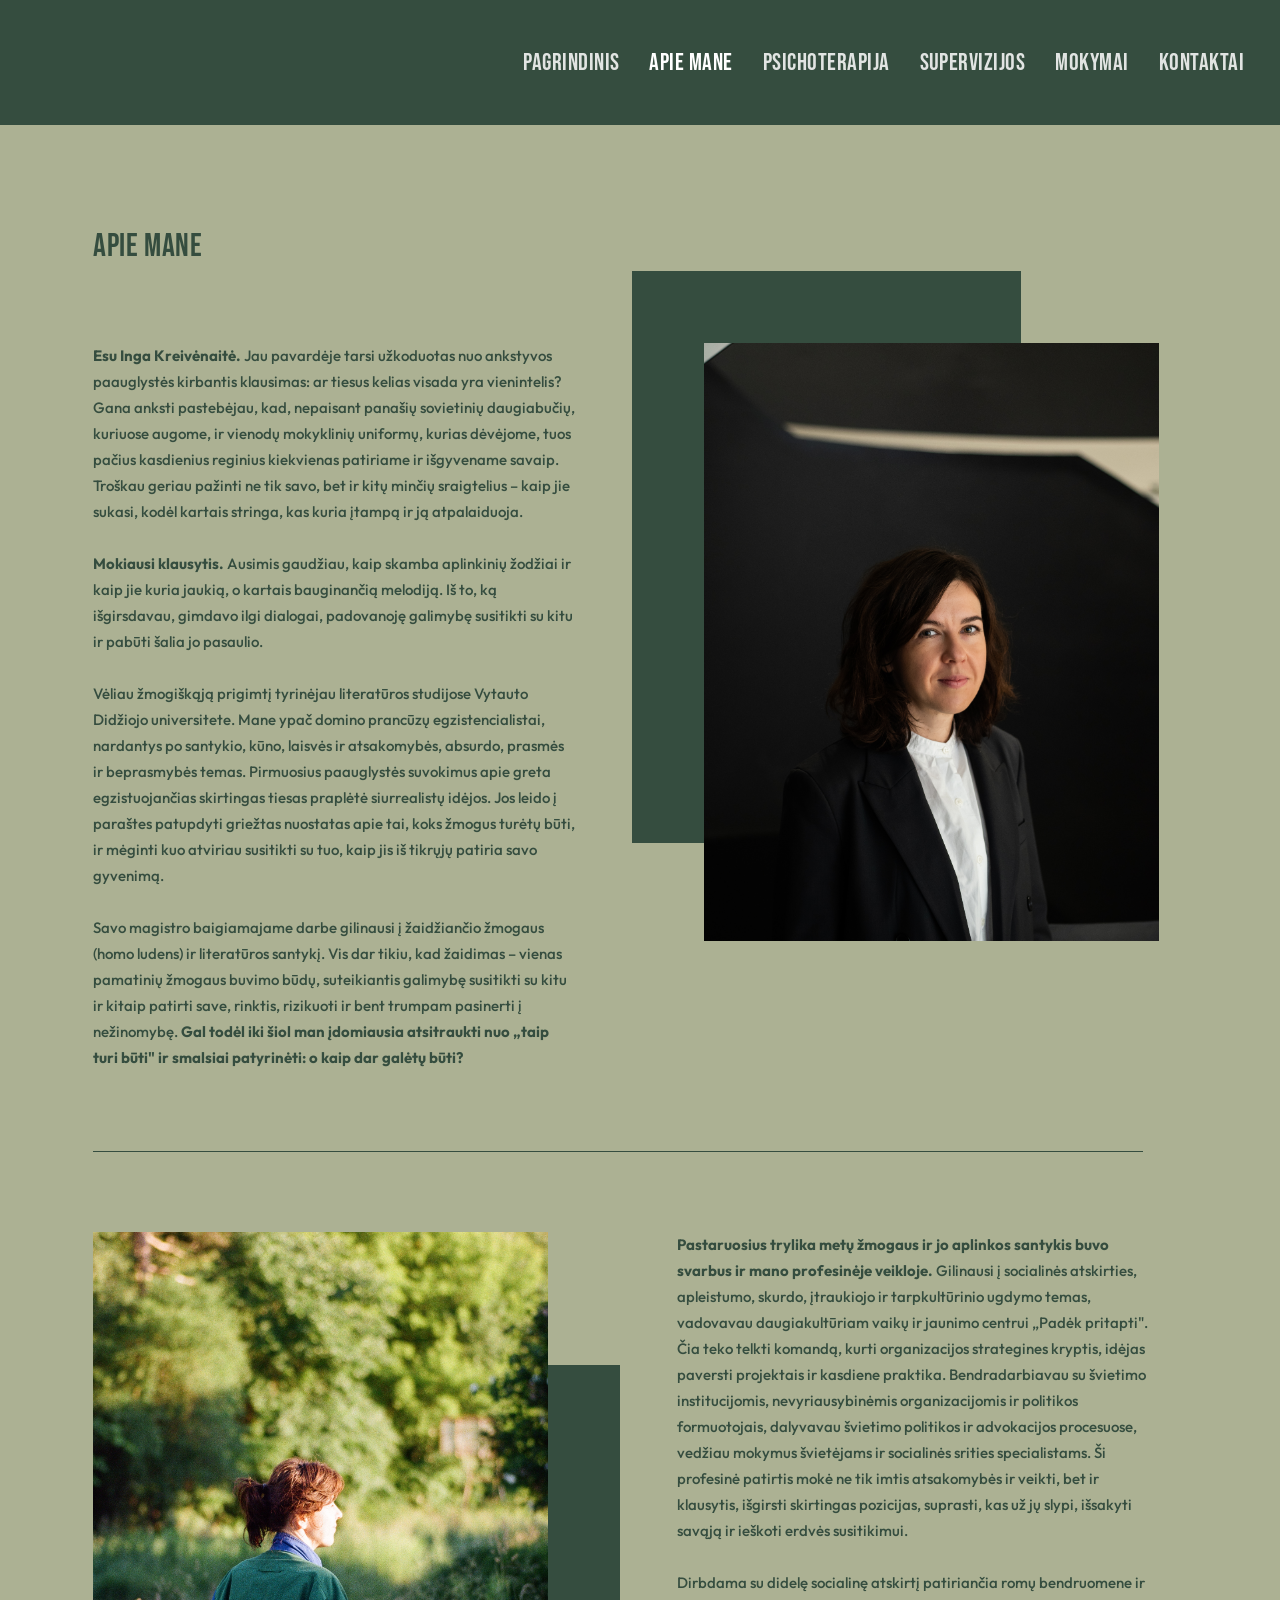
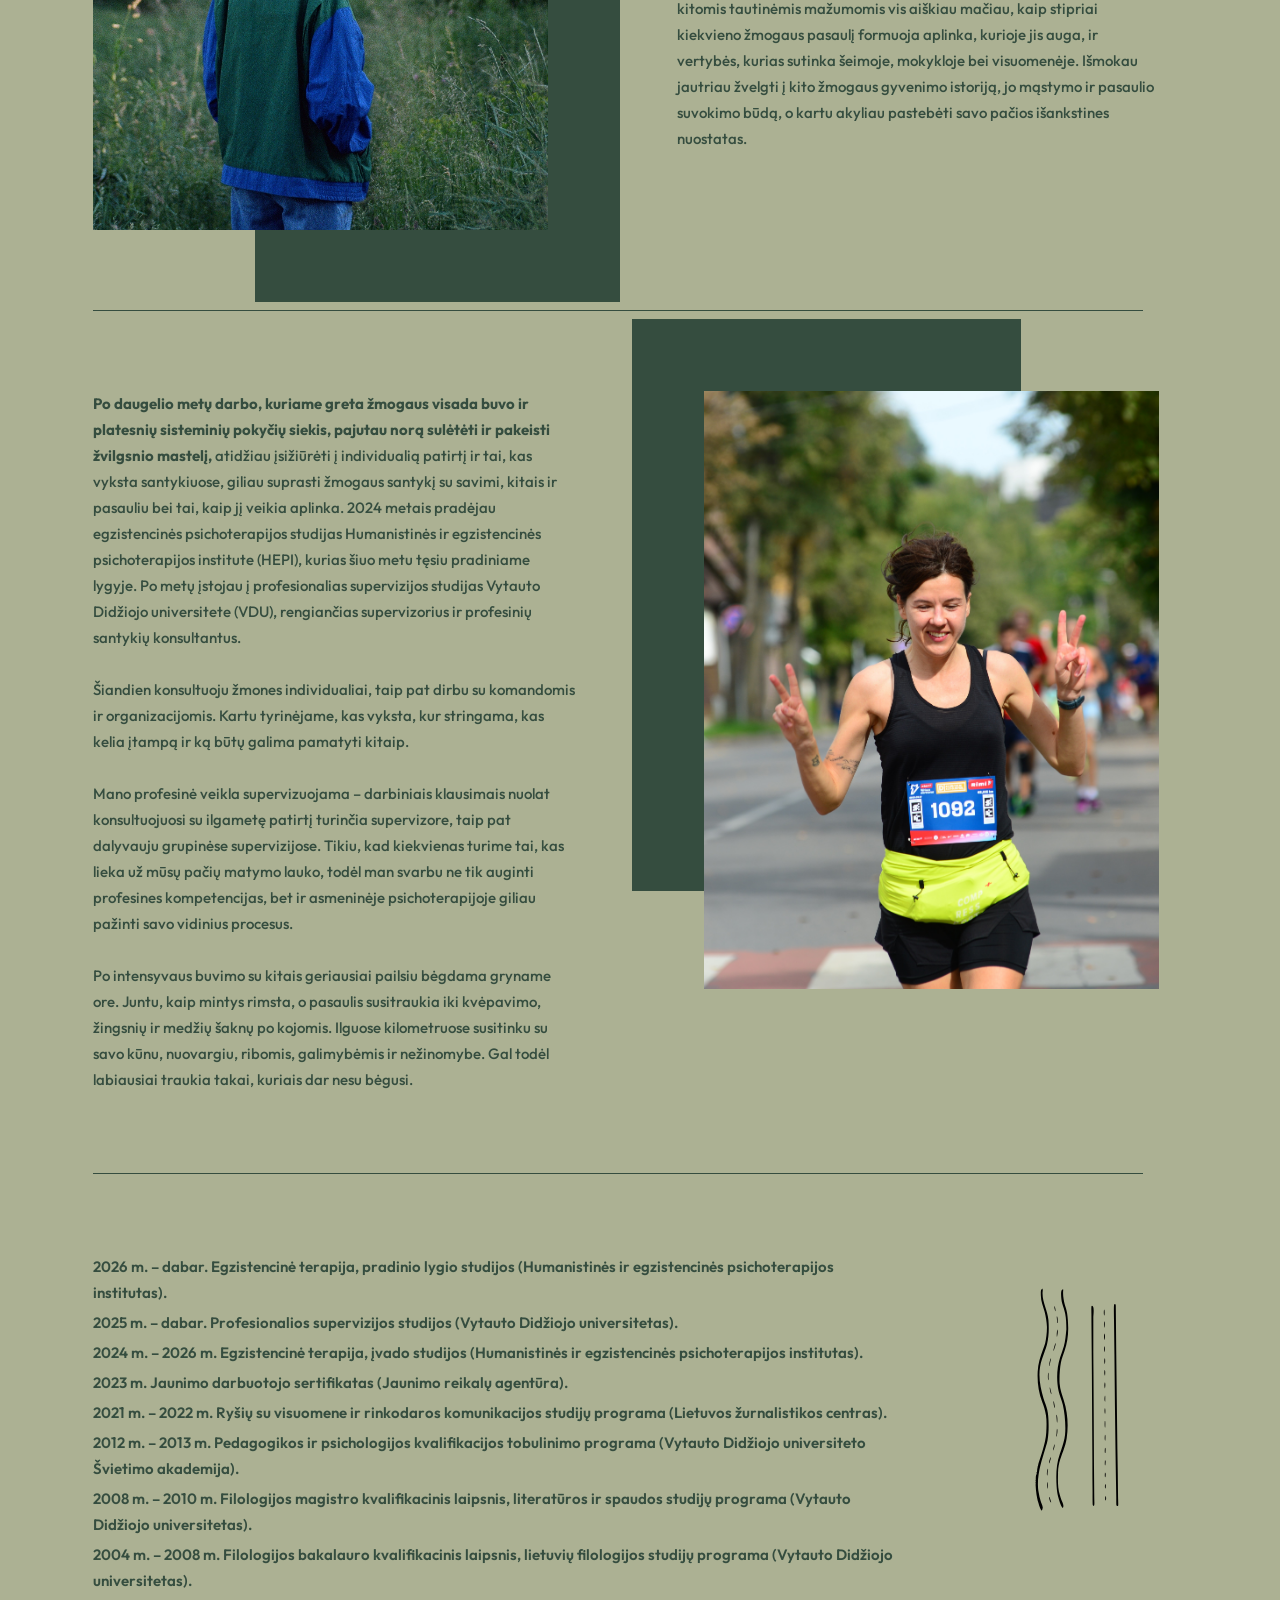
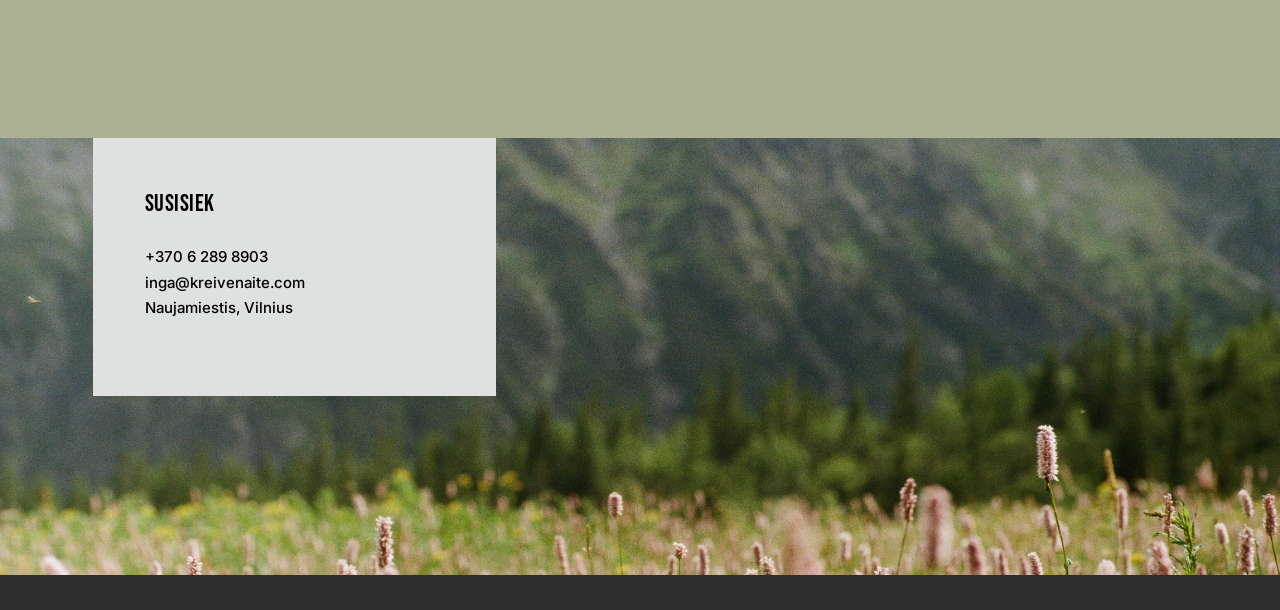
==== apie-mane.html @ 8b1cf45a "v2" ====
<!DOCTYPE html>
<html lang="lt">
<head>
  <meta charset="UTF-8" />
  <meta name="viewport" content="width=device-width, initial-scale=1.0" />
  <title>Apie mane – Inga Kreivėnaitė</title>
  <meta name="description" content="Inga Kreivėnaitė – psichoterapija, supervizijos ir mokymai. Apie mane." />

  <link rel="preconnect" href="https://fonts.googleapis.com" />
  <link rel="preconnect" href="https://fonts.gstatic.com" crossorigin />
  <link href="https://fonts.googleapis.com/css2?family=Bebas+Neue&family=Outfit:wght@400;500;600;700&family=Inter:wght@400;500;600&display=swap" rel="stylesheet" />

  <link rel="stylesheet" href="css/style.css" />
</head>
<body>

  <!-- ============================================================
       WP: header.php  (shared site header / nav)
       ============================================================ -->
  <header class="site-header">
    <div class="site-header__inner">
      <button class="nav-toggle" aria-label="Atidaryti meniu" aria-expanded="false" aria-controls="primary-nav">
        <span></span><span></span><span></span>
      </button>
      <nav id="primary-nav" class="primary-nav" aria-label="Pagrindinė navigacija">
        <ul>
          <li><a href="index.html">PAGRINDINIS</a></li>
          <li><a href="apie-mane.html" class="is-active">APIE MANE</a></li>
          <li><a href="psichoterapija.html">PSICHOTERAPIJA</a></li>
          <li><a href="supervizijos.html">SUPERVIZIJOS</a></li>
          <li><a href="mokymai.html">MOKYMAI</a></li>
          <li><a href="index.html#kontaktai">KONTAKTAI</a></li>
        </ul>
      </nav>
    </div>
  </header>

  <!-- ============================================================
       WP: page.php / template-parts/content-apie-mane.php
       Reusable content-page template — swap text/images for other pages
       ============================================================ -->
  <main class="content-page">
    <h1 class="content-page__title">APIE MANE</h1>

    <!-- BLOCK 1_PLACEHOLDER -->

    <!-- ===========================================================
         Bio block 1 — text left, image right (green box offset top-left)
         =========================================================== -->
    <section class="bio-block bio-block--image-right">
      <div class="bio-block__text">
        <p><strong>Esu Inga Kreivėnaitė.</strong> Jau pavardėje tarsi užkoduotas nuo ankstyvos paauglystės kirbantis klausimas: ar tiesus kelias visada yra vienintelis? Gana anksti pastebėjau, kad, nepaisant panašių sovietinių daugiabučių, kuriuose augome, ir vienodų mokyklinių uniformų, kurias dėvėjome, tuos pačius kasdienius reginius kiekvienas patiriame ir išgyvename savaip. Troškau geriau pažinti ne tik savo, bet ir kitų minčių sraigtelius – kaip jie sukasi, kodėl kartais stringa, kas kuria įtampą ir ją atpalaiduoja.</p>
        <p><strong>Mokiausi klausytis.</strong> Ausimis gaudžiau, kaip skamba aplinkinių žodžiai ir kaip jie kuria jaukią, o kartais bauginančią melodiją. Iš to, ką išgirsdavau, gimdavo ilgi dialogai, padovanoję galimybę susitikti su kitu ir pabūti šalia jo pasaulio.</p>
        <p>Vėliau žmogiškąją prigimtį tyrinėjau literatūros studijose Vytauto Didžiojo universitete. Mane ypač domino prancūzų egzistencialistai, nardantys po santykio, kūno, laisvės ir atsakomybės, absurdo, prasmės ir beprasmybės temas. Pirmuosius paauglystės suvokimus apie greta egzistuojančias skirtingas tiesas praplėtė siurrealistų idėjos. Jos leido į paraštes patupdyti griežtas nuostatas apie tai, koks žmogus turėtų būti, ir mėginti kuo atviriau susitikti su tuo, kaip jis iš tikrųjų patiria savo gyvenimą.</p>
        <p>Savo magistro baigiamajame darbe gilinausi į žaidžiančio žmogaus (homo ludens) ir literatūros santykį. Vis dar tikiu, kad žaidimas – vienas pamatinių žmogaus buvimo būdų, suteikiantis galimybę susitikti su kitu ir kitaip patirti save, rinktis, rizikuoti ir bent trumpam pasinerti į nežinomybę. <strong>Gal todėl iki šiol man įdomiausia atsitraukti nuo „taip turi būti" ir smalsiai patyrinėti: o kaip dar galėtų būti?</strong></p>
      </div>
      <div class="bio-block__image">
        <img src="assets/images/apie-portrait-1.png" alt="Inga Kreivėnaitė portretas" />
      </div>
    </section>

    <!-- DIVIDER 1_PLACEHOLDER -->
    <hr class="content-divider" />

    <!-- ===========================================================
         Bio block 2 — image left, text right (green box offset bottom-right)
         =========================================================== -->
    <section class="bio-block bio-block--image-left">
      <div class="bio-block__image">
        <img src="assets/images/apie-portrait-2.png" alt="Inga Kreivėnaitė miške" />
      </div>
      <div class="bio-block__text">
        <p><strong>Pastaruosius trylika metų žmogaus ir jo aplinkos santykis buvo svarbus ir mano profesinėje veikloje.</strong> Gilinausi į socialinės atskirties, apleistumo, skurdo, įtraukiojo ir tarpkultūrinio ugdymo temas, vadovavau daugiakultūriam vaikų ir jaunimo centrui „Padėk pritapti". Čia teko telkti komandą, kurti organizacijos strategines kryptis, idėjas paversti projektais ir kasdiene praktika. Bendradarbiavau su švietimo institucijomis, nevyriausybinėmis organizacijomis ir politikos formuotojais, dalyvavau švietimo politikos ir advokacijos procesuose, vedžiau mokymus švietėjams ir socialinės srities specialistams. Ši profesinė patirtis mokė ne tik imtis atsakomybės ir veikti, bet ir klausytis, išgirsti skirtingas pozicijas, suprasti, kas už jų slypi, išsakyti savąją ir ieškoti erdvės susitikimui.</p>
        <p>Dirbdama su didelę socialinę atskirtį patiriančia romų bendruomene ir kitomis tautinėmis mažumomis vis aiškiau mačiau, kaip stipriai kiekvieno žmogaus pasaulį formuoja aplinka, kurioje jis auga, ir vertybės, kurias sutinka šeimoje, mokykloje bei visuomenėje. Išmokau jautriau žvelgti į kito žmogaus gyvenimo istoriją, jo mąstymo ir pasaulio suvokimo būdą, o kartu akyliau pastebėti savo pačios išankstines nuostatas.</p>
      </div>
    </section>

    <!-- DIVIDER 2_PLACEHOLDER -->
    <hr class="content-divider" />

    <!-- ===========================================================
         Bio block 3 — text left, image right (green box offset bottom-right)
         =========================================================== -->
    <section class="bio-block bio-block--image-right">
      <div class="bio-block__text">
        <p><strong>Po daugelio metų darbo, kuriame greta žmogaus visada buvo ir platesnių sisteminių pokyčių siekis, pajutau norą sulėtėti ir pakeisti žvilgsnio mastelį,</strong> atidžiau įsižiūrėti į individualią patirtį ir tai, kas vyksta santykiuose, giliau suprasti žmogaus santykį su savimi, kitais ir pasauliu bei tai, kaip jį veikia aplinka. 2024 metais pradėjau egzistencinės psichoterapijos studijas Humanistinės ir egzistencinės psichoterapijos institute (HEPI), kurias šiuo metu tęsiu pradiniame lygyje. Po metų įstojau į profesionalias supervizijos studijas Vytauto Didžiojo universitete (VDU), rengiančias supervizorius ir profesinių santykių konsultantus.</p>
        <p>Šiandien konsultuoju žmones individualiai, taip pat dirbu su komandomis ir organizacijomis. Kartu tyrinėjame, kas vyksta, kur stringama, kas kelia įtampą ir ką būtų galima pamatyti kitaip.</p>
        <p>Mano profesinė veikla supervizuojama – darbiniais klausimais nuolat konsultuojuosi su ilgametę patirtį turinčia supervizore, taip pat dalyvauju grupinėse supervizijose. Tikiu, kad kiekvienas turime tai, kas lieka už mūsų pačių matymo lauko, todėl man svarbu ne tik auginti profesines kompetencijas, bet ir asmeninėje psichoterapijoje giliau pažinti savo vidinius procesus.</p>
        <p>Po intensyvaus buvimo su kitais geriausiai pailsiu bėgdama gryname ore. Juntu, kaip mintys rimsta, o pasaulis susitraukia iki kvėpavimo, žingsnių ir medžių šaknų po kojomis. Ilguose kilometruose susitinku su savo kūnu, nuovargiu, ribomis, galimybėmis ir nežinomybe. Gal todėl labiausiai traukia takai, kuriais dar nesu bėgusi.</p>
      </div>
      <div class="bio-block__image">
        <img src="assets/images/apie-portrait-3.png" alt="Inga Kreivėnaitė bėgant" />
      </div>
    </section>

    <!-- DIVIDER 3_PLACEHOLDER -->
    <hr class="content-divider" />

    <!-- ===========================================================
         Qualifications / education timeline
         =========================================================== -->
    <section class="qualifications">
      <div class="qualifications__list">
        <p>2026 m. – dabar. Egzistencinė terapija, pradinio lygio studijos (Humanistinės ir egzistencinės psichoterapijos institutas).</p>
        <p>2025 m. – dabar. Profesionalios supervizijos studijos (Vytauto Didžiojo universitetas).</p>
        <p>2024 m. – 2026 m. Egzistencinė terapija, įvado studijos (Humanistinės ir egzistencinės psichoterapijos institutas).</p>
        <p>2023 m. Jaunimo darbuotojo sertifikatas (Jaunimo reikalų agentūra).</p>
        <p>2021 m. – 2022 m. Ryšių su visuomene ir rinkodaros komunikacijos studijų programa (Lietuvos žurnalistikos centras).</p>
        <p>2012 m. – 2013 m. Pedagogikos ir psichologijos kvalifikacijos tobulinimo programa (Vytauto Didžiojo universiteto Švietimo akademija).</p>
        <p>2008 m. – 2010 m. Filologijos magistro kvalifikacinis laipsnis, literatūros ir spaudos studijų programa (Vytauto Didžiojo universitetas).</p>
        <p>2004 m. – 2008 m. Filologijos bakalauro kvalifikacinis laipsnis, lietuvių filologijos studijų programa (Vytauto Didžiojo universitetas).</p>
      </div>
      <div class="qualifications__decor">
        <img src="assets/icons/apie-frame.svg" alt="" />
      </div>
    </section>
  </main>

  <!-- ============================================================
       WP: footer.php  (shared footer)
       ============================================================ -->
  <footer id="kontaktai" class="site-footer">
    <div class="site-footer__image" style="background-image: url('assets/images/footer-flowers.png');"></div>
    <div class="site-footer__overlay">
      <h2 class="section-title section-title--dark">SUSISIEK</h2>
      <ul class="contact-list">
        <li><a href="tel:+37062898903">+370 6 289 8903</a></li>
        <li><a href="mailto:inga@kreivenaite.com">inga@kreivenaite.com</a></li>
        <li>Naujamiestis, Vilnius</li>
      </ul>
    </div>
    <div class="site-footer__bottom"></div>
  </footer>

  <script src="js/main.js" defer></script>

</body>
</html>
---- css/style.css ----
/* =================================================================
   Inga Kreivėnaitė – front-end styles
   Structured to map cleanly onto a future WordPress theme:
     - Design tokens (CSS custom properties) → future WP theme.json
     - Section class names mirror WP template-part names
   ================================================================= */

/* ---------- Design tokens ---------- */
:root {
  /* Colors */
  --color-green-dark: #354d3f;   /* nav, section backgrounds, about box */
  --color-olive: #acb193;        /* page background */
  --color-grey-light: #dfe1e1;   /* overlay boxes, service cards */
  --color-footer-bottom: #2d2d2d;
  --color-text-dark: #000000;
  --color-text-light: #ffffff;

  /* Fonts */
  --font-head: "Bebas Neue", "Arial Narrow", sans-serif;
  --font-body: "Outfit", system-ui, sans-serif;
  --font-contact: "Inter", system-ui, sans-serif;

  /* Layout */
  --page-width: 1280px;
  /* Shared left edge for: hero slogan box, about container,
     psichoterapija/mokymai text, supervizijos image container */
  --content-align: 93px;
  --cta-bottom: 48px;
}

/* ---------- Reset / base ---------- */
*,
*::before,
*::after { box-sizing: border-box; }

html { scroll-behavior: smooth; }

body {
  margin: 0;
  background-color: var(--color-olive);
  color: var(--color-text-dark);
  font-family: var(--font-body);
  font-weight: 500;
  line-height: 1.4;
  -webkit-font-smoothing: antialiased;
}

img { max-width: 100%; display: block; }
a { color: inherit; text-decoration: none; }
ul { list-style: none; margin: 0; padding: 0; }

/* Centered / constrained content (not full-bleed) */
.page,
.site-header__inner,
.service-cards__inner {
  width: 100%;
  max-width: var(--page-width);
  margin-left: auto;
  margin-right: auto;
}

/* ---------- Shared bits ---------- */
.section-title {
  font-family: var(--font-head);
  font-weight: 400;
  font-size: 32px;
  line-height: 1;
  letter-spacing: 0.02em;
  margin: 0 0 24px;
}
.section-title--light { color: var(--color-text-light); }
.section-title--dark  { color: var(--color-text-dark); }

/* ---------- CTA button: fixed at bottom of each content section ---------- */
.cta-more {
  position: absolute;
  bottom: var(--cta-bottom);
  left: var(--content-align);
  z-index: 3;
  display: inline-flex;
  align-items: center;
  justify-content: center;
  font-family: var(--font-head);
  font-size: 22px;
  letter-spacing: 0.04em;
  line-height: 1;
  text-align: center;
  color: var(--color-green-dark);
  background-color: #c8d4ca;
  border: none;
  border-radius: 0;
  padding: 16px 36px;
  transition: background-color 0.2s ease;
}
.cta-more:hover { background-color: #d4ded6; }
.cta-more__arrow {
  display: block;
  width: 22px;
  height: 11px;
  background: currentColor;
  clip-path: polygon(0 40%, 70% 40%, 70% 0, 100% 50%, 70% 100%, 70% 60%, 0 60%);
}

/* ---------- Site header / nav ---------- */
.site-header {
  background-color: var(--color-green-dark);
  position: sticky;
  top: 0;
  z-index: 100;
}
.site-header__inner {
  display: flex;
  align-items: center;
  justify-content: flex-end;
  height: 125px;
  padding: 0 36px 0 32px;
}
.primary-nav ul {
  display: flex;
  align-items: center;
  gap: 30px;
}
.primary-nav a {
  font-family: var(--font-head);
  font-size: 24px;
  letter-spacing: 0.02em;
  color: var(--color-text-light);
  opacity: 0.85;
  transition: opacity 0.2s ease;
}
.primary-nav a:hover,
.primary-nav a.is-active { opacity: 1; }

.nav-toggle {
  display: none;
  flex-direction: column;
  gap: 5px;
  background: none;
  border: 0;
  cursor: pointer;
  padding: 8px;
}
.nav-toggle span {
  width: 26px;
  height: 2px;
  background: var(--color-text-light);
  transition: transform 0.25s ease, opacity 0.25s ease;
}

/* ---------- Hero (full-bleed) ---------- */
.hero {
  position: relative;
  width: 100%;
  max-width: none;
  height: 849px;
  overflow: hidden;
}
.hero__image {
  position: absolute;
  inset: 0;
  background-size: cover;
  background-position: center;
}
.hero__overlay {
  position: absolute;
  left: var(--content-align);
  top: 172px;
  width: 403px;
  height: 316px;
  background-color: var(--color-grey-light);
  display: flex;
  align-items: center;
  padding: 0 52px;
}
.hero__title {
  font-family: var(--font-head);
  font-weight: 400;
  color: var(--color-text-dark);
  margin: 0;
  line-height: 1.05;
  font-size: 40px;
}
.hero__title br + * { font-size: 48px; }

/* ---------- About (Apie mane) ----------
   Pattern A: gap on LEFT, container flush RIGHT */
.about {
  position: relative;
  margin-top: -207px; /* overlap hero bottom */
  z-index: 2;
}
.about__inner {
  position: relative;
  display: flex;
  background-color: var(--color-green-dark);
  height: 575px;
  margin-left: var(--content-align);
  margin-right: 0;
  width: calc(100% - var(--content-align));
  max-width: none;
}
.about__text {
  flex: 0 0 558px;
  padding: 61px 86px 72px;
  color: var(--color-text-light);
}
.about__text p {
  font-size: 14px;
  line-height: 1.5;
  margin: 0 0 24px;
  max-width: 361px;
}
/* CTA inside about box → inset to match text start */
.about__inner > .cta-more {
  left: 86px;
}
.about__photo {
  flex: 1;
  min-width: 0;
  overflow: hidden;
  position: relative;
}
/* Figma crop: image scaled to 163.89% height, shifted up by 43.35% */
.about__photo img {
  position: absolute;
  left: 0;
  top: -43.35%;
  width: 100%;
  height: 163.89%;
  max-width: none;
  object-fit: cover;
  object-position: center top;
}

/* ---------- Service cards grid ---------- */
.service-cards {
  padding: 100px 0 0;
}
.service-cards__inner {
  display: flex;
  justify-content: center;
  gap: 71px;
  padding: 0 90px;
}
.service-card {
  width: 319px;
  height: 319px; /* nearer to square than the taller 379 Figma frame */
  background-color: var(--color-grey-light);
  display: flex;
  flex-direction: column;
  align-items: center;
  justify-content: center;
  gap: 28px;
  padding: 36px 24px 28px;
  transition: transform 0.2s ease;
}
.service-card:hover { transform: translateY(-4px); }
.service-card__image {
  width: 198px;
  height: 198px; /* square crop matching the visual in Figma */
  overflow: hidden;
}
.service-card__image img {
  width: 100%;
  height: 100%;
  object-fit: cover;
  object-position: center;
}
.service-card__label {
  font-family: var(--font-head);
  font-weight: 400;
  font-size: 32px;
  letter-spacing: 0.02em;
  margin: 0;
  padding: 0;
  text-align: center;
  line-height: 1;
}

/* ---------- Detailed service sections ----------
   Alternating full-bleed:
   A (image-left / about): gap LEFT, flush RIGHT
   B (text-left):          flush LEFT, gap RIGHT */
.service-detail {
  position: relative;
  margin-top: 60px;
  width: calc(100% - var(--content-align));
  max-width: none;
  height: 497px;
  background-color: var(--color-green-dark);
  color: var(--color-text-light);
}
/* Pattern B – Psichoterapija, Mokymai */
.service-detail--text-left {
  margin-left: 0;
  margin-right: var(--content-align);
}
/* Pattern A – Supervizijos (same as Apie mane) */
.service-detail--image-left {
  margin-left: var(--content-align);
  margin-right: 0;
}

.service-detail__inner {
  display: flex;
  height: 100%;
  width: 100%;
  max-width: none;
  margin: 0;
}
.service-detail__inner--reverse { flex-direction: row-reverse; }

.service-detail__content {
  flex: 1;
  padding: 79px 40px 80px var(--content-align);
  min-width: 0;
}
/* Supervizijos: text after photo, keep gutter from image */
.service-detail--image-left .service-detail__content {
  padding: 79px 83px 80px 87px;
}
/* CTA under text column on Supervizijos */
.service-detail--image-left > .cta-more {
  left: calc(430px + 87px);
}

.service-detail__photo {
  flex: 0 0 38%;
  max-width: 520px;
  min-width: 320px;
  overflow: hidden;
  position: relative;
}
.service-detail--image-left .service-detail__photo {
  flex: 0 0 430px;
  max-width: 430px;
}
.service-detail__photo img {
  position: absolute;
  inset: 0;
  width: 100%;
  height: 100%;
  object-fit: cover;
  object-position: center;
}
.service-detail--image-left .service-detail__photo img {
  top: -9.85%;
  height: 129.78%;
  max-width: none;
}

.service-detail__columns {
  display: flex;
  gap: 53px;
  max-width: 577px;
}
.service-detail__col {
  flex: 0 0 262px;
}
.service-detail__col p,
.service-detail__list p {
  font-size: 14px;
  line-height: 1.5;
  margin: 0 0 16px;
}
.service-detail__col .lead {
  font-weight: 700;
  margin-bottom: 24px;
}
.service-detail__col strong { font-weight: 700; }

.service-detail__list {
  max-width: 353px;
}
.service-detail__list p { margin-bottom: 20px; }
.service-detail__list strong { font-weight: 700; }

/* ---------- Footer / contact ---------- */
.site-footer {
  position: relative;
  width: 100%;
  max-width: none;
  margin: 60px 0 0;
  height: 472px; /* 437 image + 35 bottom bar */
}
.site-footer__image {
  position: absolute;
  inset: 0 0 35px 0;
  background-size: cover;
  background-position: center;
}
.site-footer__overlay {
  position: absolute;
  left: var(--content-align);
  top: 0;
  width: 403px;
  height: 258px;
  background-color: var(--color-grey-light);
  padding: 54px 52px 0;
  color: var(--color-text-dark);
  z-index: 2;
}
.site-footer__overlay .section-title {
  font-size: 24px;
  margin-bottom: 28px;
}
.contact-list { font-family: var(--font-contact); }
.contact-list li {
  font-size: 15px;
  font-weight: 500;
  line-height: 1.7;
}
.contact-list a:hover { text-decoration: underline; }
.site-footer__bottom {
  position: absolute;
  left: 0;
  bottom: 0;
  width: 100%;
  height: 35px;
  background-color: var(--color-footer-bottom);
}

/* =================================================================
   Content page (apie-mane, psichoterapija, supervizijos, mokymai)
   Reusable template — only text and images change between pages.
   ================================================================= */

.content-page {
  position: relative;
  width: 100%;
  max-width: none;
}

/* Page title */
.content-page__title {
  font-family: var(--font-head);
  font-weight: 400;
  font-size: 32px;
  letter-spacing: 0.02em;
  color: var(--color-green-dark);
  margin: 106px 0 0 var(--content-align);
  line-height: 1;
}

/* Horizontal divider between blocks — thin, starts at --content-align */
.content-divider {
  border: 0;
  border-top: 1px solid var(--color-green-dark);
  margin: 0 0 0 var(--content-align);
  width: calc(100% - var(--content-align));
  max-width: 1050px;
}

/* Bio block: alternating text/image with offset green box behind image.
   All blocks start at --content-align from the left (shared vertical line). */
.bio-block {
  display: flex;
  align-items: flex-start;
  gap: 129px;
  padding: 80px 0 80px var(--content-align);
  max-width: 1280px;
  margin: 0 auto;
}
/* image-left variant: image still starts at --content-align, text follows */
.bio-block--image-left { flex-direction: row; }

.bio-block__text {
  flex: 0 0 482px;
  color: var(--color-green-dark);
  font-size: 15px;
  line-height: 26px;
  font-weight: 500;
}
.bio-block__text p { margin: 0 0 26px; }
.bio-block__text p:last-child { margin-bottom: 0; }
.bio-block__text strong { font-weight: 700; }

/* Image with offset dark-green box behind it */
.bio-block__image {
  position: relative;
  flex: 0 0 455px;
  height: 598px;
}
.bio-block__image img {
  position: relative;
  width: 100%;
  height: 100%;
  object-fit: cover;
  object-position: center;
  z-index: 2;
}
/* The green box — offset behind the image */
.bio-block__image::before {
  content: "";
  position: absolute;
  background-color: var(--color-green-dark);
  z-index: 1;
}
/* Image right → box offset top-left */
.bio-block--image-right .bio-block__image::before {
  top: -72px;
  left: -72px;
  width: 389px;
  height: 572px;
}
/* Image left → box offset bottom-right */
.bio-block--image-left .bio-block__image::before {
  bottom: -72px;
  right: -72px;
  width: 365px;
  height: 537px;
}

/* Education / qualifications list */
.qualifications {
  display: flex;
  align-items: flex-start;
  gap: 80px;
  padding: 80px 0 80px var(--content-align);
  max-width: 1280px;
  margin: 0 auto;
}
.qualifications__list {
  flex: 0 0 803px;
  color: var(--color-green-dark);
  font-size: 15px;
  line-height: 26px;
  font-weight: 600;
}
.qualifications__list p { margin: 0 0 4px; }
.qualifications__decor {
  flex: 0 0 202px;
  height: 313px;
}
.qualifications__decor img {
  width: 100%;
  height: 100%;
  object-fit: contain;
}

/* =================================================================
   Responsive – scale the fixed 1280px design down on smaller screens
   ================================================================= */
@media (max-width: 1280px) {
  .site-header__inner,
  .hero,
  .service-cards__inner {
    margin-left: 0;
    margin-right: 0;
  }
}

@media (max-width: 1024px) {
  .primary-nav ul { gap: 22px; }
  .primary-nav a { font-size: 20px; }

  .hero { height: 620px; }
  .hero__overlay { left: 48px; top: 120px; width: 320px; height: 250px; padding: 0 36px; }
  .hero__title { font-size: 32px; }
  .hero__title br + * { font-size: 38px; }

  .about { margin-top: -140px; }
  .about__inner {
    height: auto;
    flex-direction: column;
    margin-left: 32px;
    margin-right: 0;
    width: calc(100% - 32px);
  }
  .about__text { flex: none; padding: 48px 32px 72px; }
  .about__photo { flex: none; width: 100%; height: 420px; }
  .about__photo img { top: -30%; height: 160%; }
  .about__inner > .cta-more { left: 32px; }

  .service-cards__inner { flex-wrap: wrap; gap: 32px; padding: 0 32px; }
  .service-card { width: 100%; max-width: 319px; height: 319px; margin: 0 auto; }

  .service-detail {
    width: calc(100% - 32px);
    height: auto;
    margin-top: 32px;
  }
  .service-detail--text-left {
    margin-left: 0;
    margin-right: 32px;
  }
  .service-detail--image-left {
    margin-left: 32px;
    margin-right: 0;
  }
  .service-detail__inner { flex-direction: column !important; }
  .service-detail__content,
  .service-detail--image-left .service-detail__content {
    padding: 48px 32px 80px;
  }
  .service-detail__columns { flex-direction: column; gap: 24px; max-width: 100%; }
  .service-detail__col { flex: none; }
  .service-detail__photo,
  .service-detail--image-left .service-detail__photo {
    flex: none;
    max-width: none;
    min-width: 0;
    height: 320px;
    width: 100%;
  }
  .service-detail--image-left .service-detail__photo img {
    top: 0;
    height: 100%;
  }
  .service-detail > .cta-more,
  .service-detail--image-left > .cta-more {
    left: 32px;
  }

  .site-footer { height: auto; }
  .site-footer__image { position: relative; height: 320px; }
  .site-footer__overlay { position: relative; left: 0; top: 0; width: 100%; padding: 48px 32px; }
  .site-footer__bottom { position: relative; }

  /* Content page */
  .content-page__title { margin-left: 32px; }
  .content-divider { margin-left: 32px; width: calc(100% - 32px); }
  .bio-block {
    flex-direction: column;
    gap: 48px;
    padding: 60px 0 60px 32px;
  }
  .bio-block--image-left { flex-direction: column; }
  .bio-block__text { flex: none; width: 100%; }
  .bio-block__image { flex: none; width: 100%; height: 480px; }
  .qualifications {
    flex-direction: column;
    gap: 40px;
    padding: 60px 0 60px 32px;
  }
  .qualifications__list { flex: none; width: 100%; }
  .qualifications__decor { display: none; }
}

@media (max-width: 640px) {
  .site-header__inner {
    height: 80px;
    padding: 0 20px;
    justify-content: flex-end;
  }

  .nav-toggle { display: flex; }
  .primary-nav {
    position: fixed;
    inset: 80px 0 auto 0;
    background: var(--color-green-dark);
    padding: 24px 32px;
    transform: translateY(-120%);
    transition: transform 0.3s ease;
    z-index: 99;
  }
  .primary-nav.is-open { transform: translateY(0); }
  .primary-nav ul { flex-direction: column; align-items: flex-start; gap: 18px; }
  .primary-nav a { font-size: 22px; }

  .hero { height: 460px; }
  .hero__overlay { left: 24px; right: 24px; top: 80px; width: auto; height: 200px; padding: 0 28px; }
  .hero__title { font-size: 26px; }
  .hero__title br + * { font-size: 30px; }

  .about { margin-top: -80px; }
  .about__inner {
    margin-left: 16px;
    width: calc(100% - 16px);
  }
  .about__text { padding: 36px 24px 72px; }
  .about__photo { height: 340px; }
  .about__inner > .cta-more { left: 24px; }

  .service-cards { padding-top: 60px; }
  .service-cards__inner { padding: 0 16px; gap: 24px; }

  .service-detail { width: calc(100% - 16px); }
  .service-detail--text-left { margin-right: 16px; }
  .service-detail--image-left { margin-left: 16px; }
  .service-detail__content,
  .service-detail--image-left .service-detail__content {
    padding: 36px 24px 72px;
  }
  .service-detail > .cta-more,
  .service-detail--image-left > .cta-more {
    left: 24px;
  }
  .site-footer__overlay { padding: 36px 24px; }

  /* Content page */
  .content-page__title { margin-left: 24px; }
  .content-divider { margin-left: 24px; width: calc(100% - 24px); }
  .bio-block {
    flex-direction: column;
    gap: 40px;
    padding: 48px 0 48px 24px;
  }
  .bio-block--image-left { flex-direction: column; }
  .bio-block__text { flex: none; width: 100%; }
  .bio-block__image { flex: none; width: 100%; height: 420px; }
  .qualifications {
    flex-direction: column;
    gap: 32px;
    padding: 48px 0 48px 24px;
  }
  .qualifications__list { flex: none; width: 100%; }
  .qualifications__decor { display: none; }
}
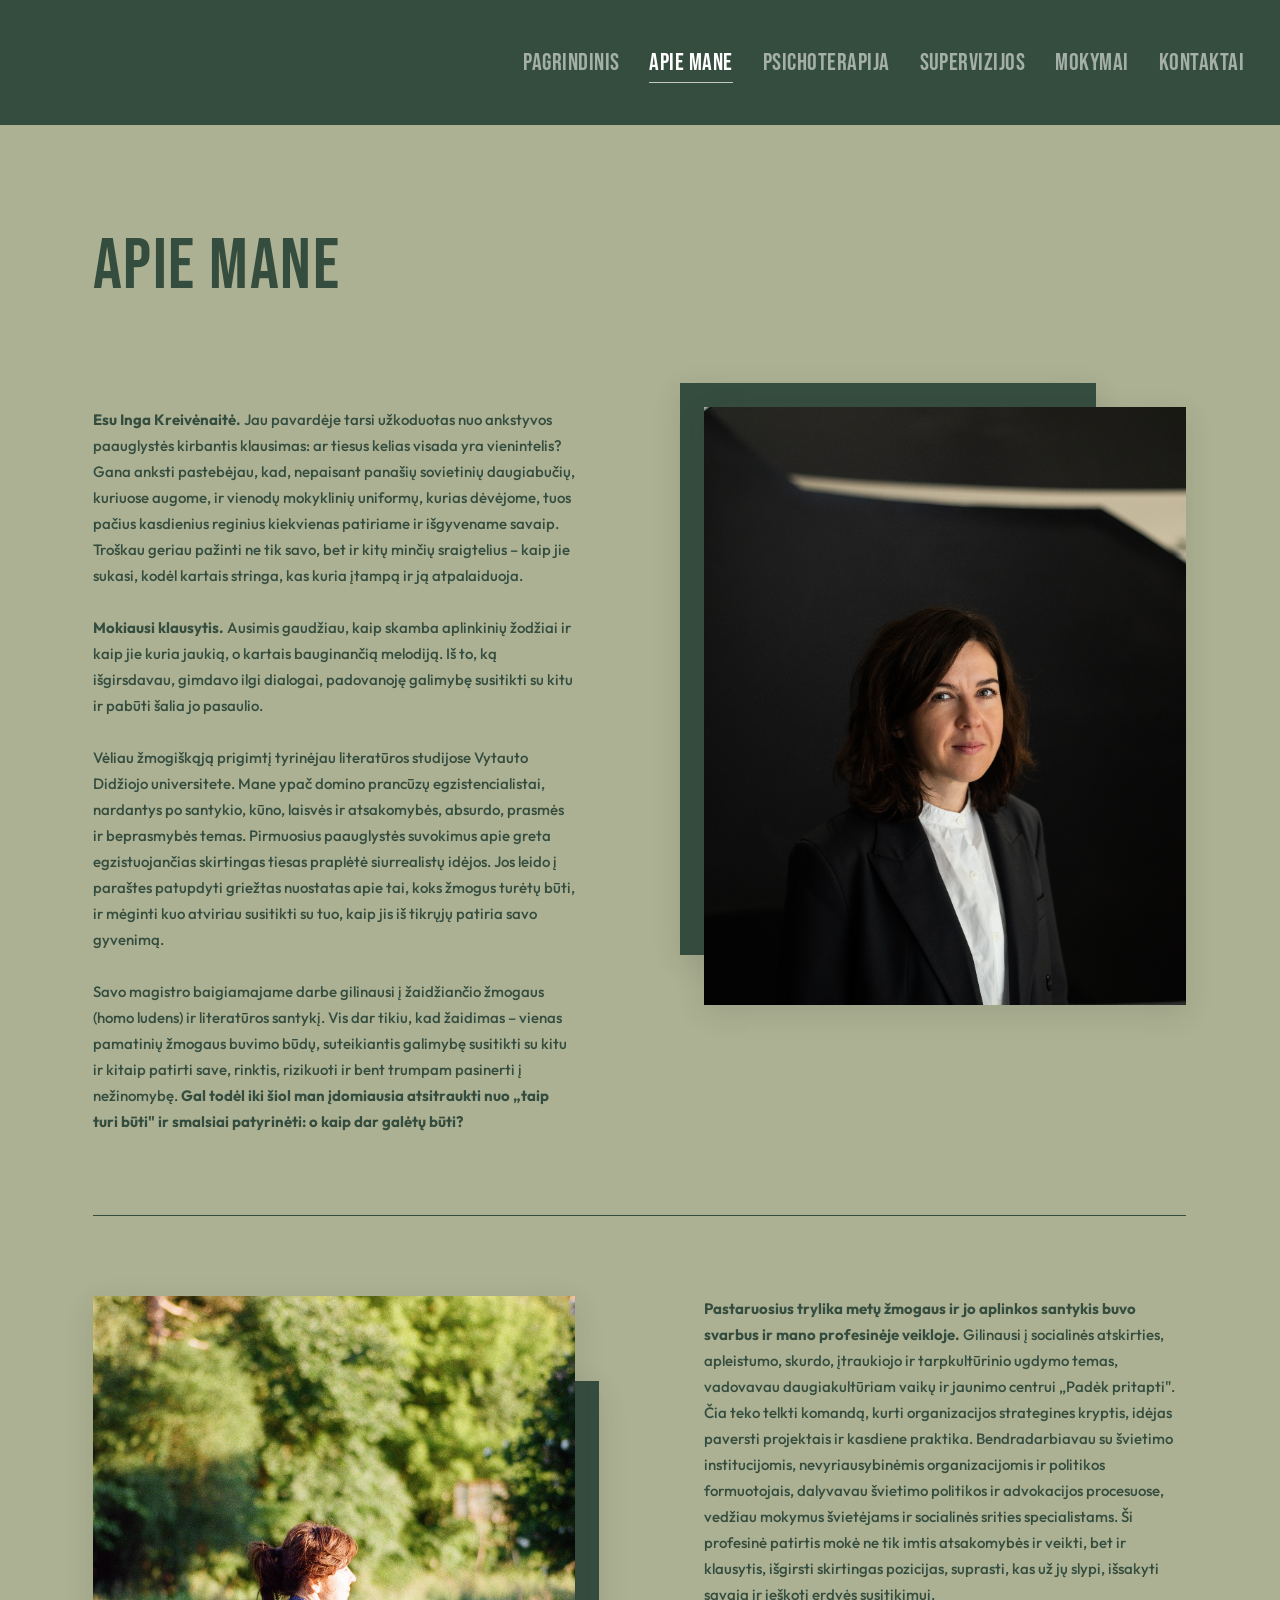
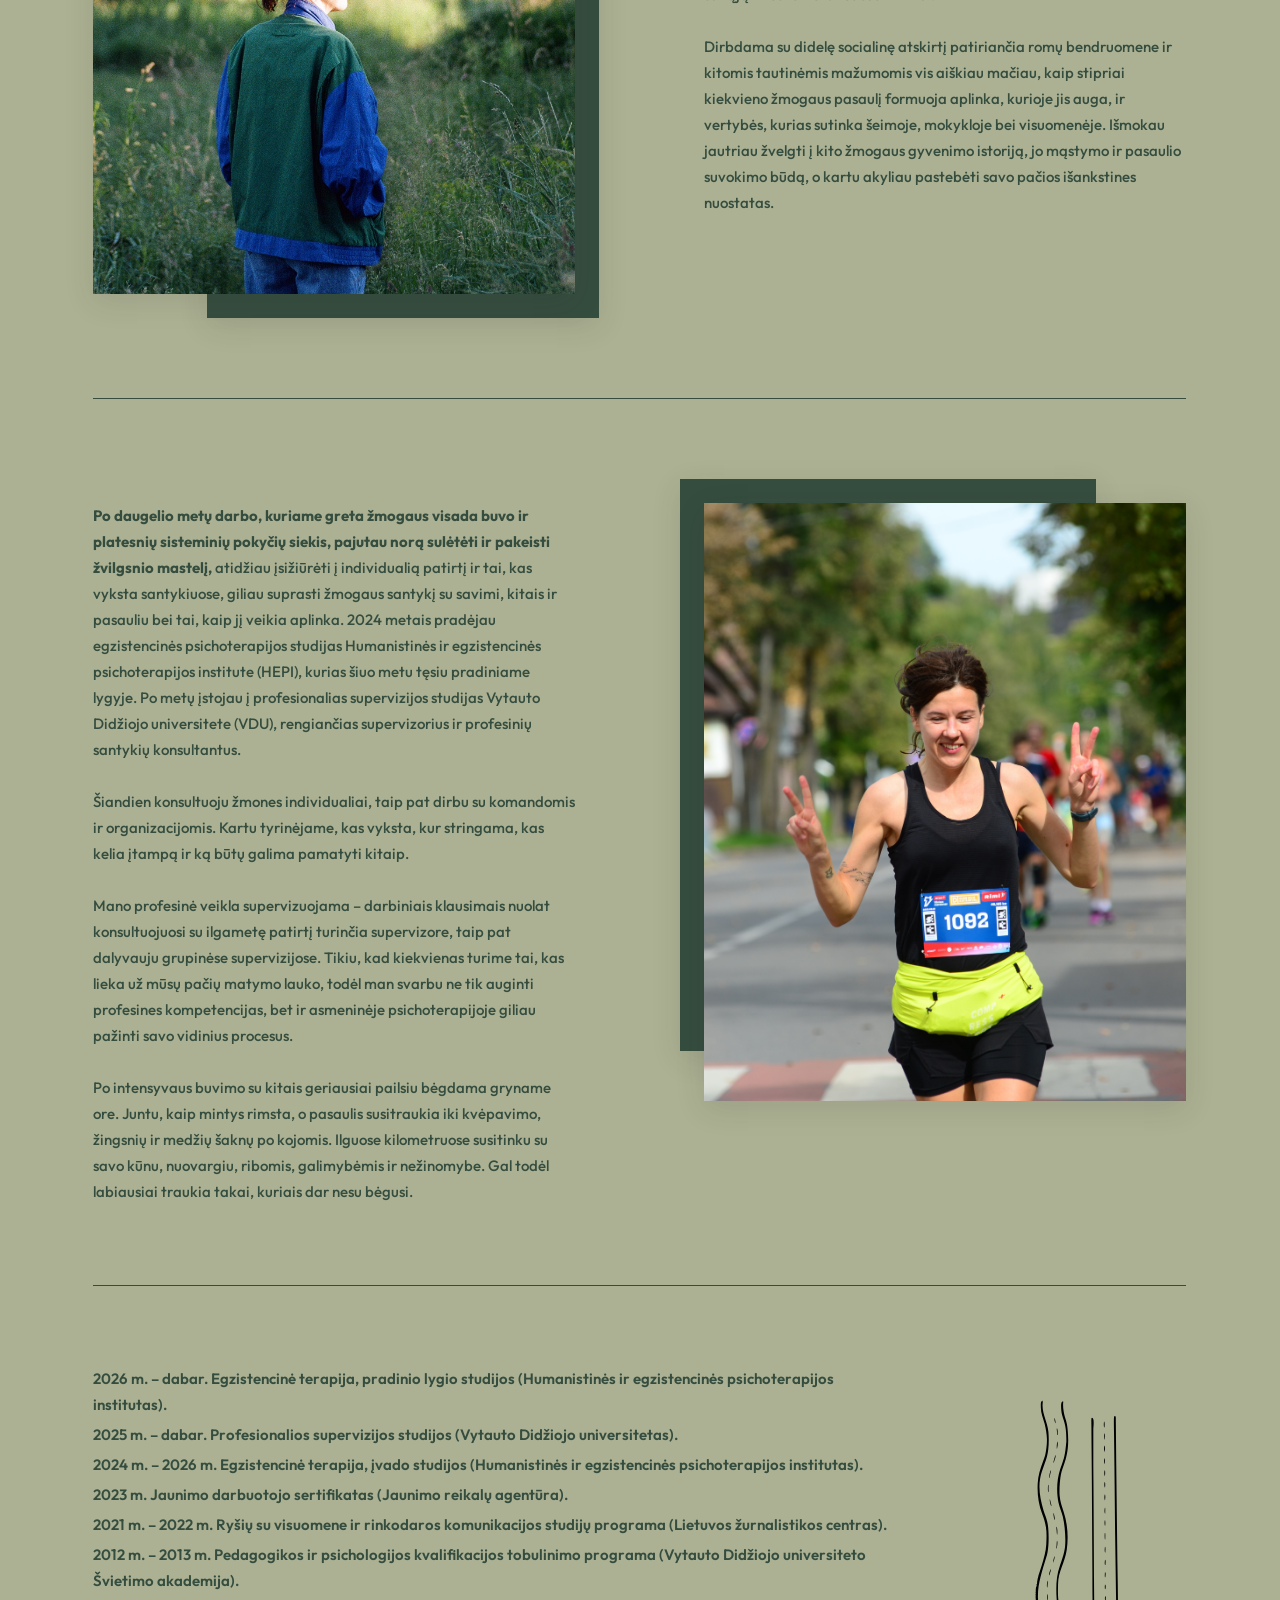
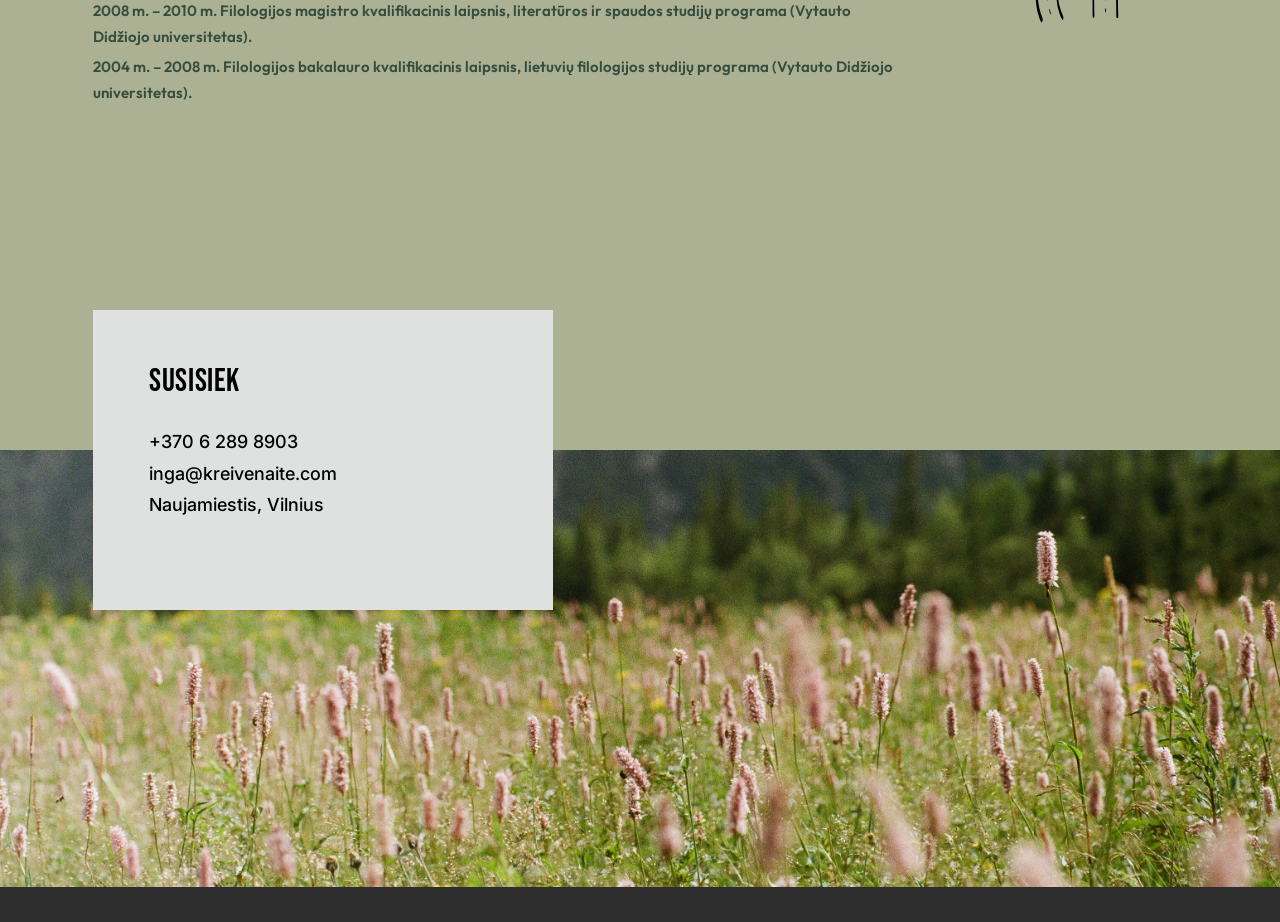
==== commit 30dced5f: "v3" ====
--- a/apie-mane.html
+++ b/apie-mane.html
@@ -120,7 +120,6 @@
        WP: footer.php  (shared footer)
        ============================================================ -->
   <footer id="kontaktai" class="site-footer">
-    <div class="site-footer__image" style="background-image: url('assets/images/footer-flowers.png');"></div>
     <div class="site-footer__overlay">
       <h2 class="section-title section-title--dark">SUSISIEK</h2>
       <ul class="contact-list">
@@ -129,6 +128,9 @@
         <li>Naujamiestis, Vilnius</li>
       </ul>
     </div>
+    <div class="site-footer__image">
+      <img src="assets/images/footer-flowers.png" alt="" />
+    </div>
     <div class="site-footer__bottom"></div>
   </footer>
 
--- a/css/style.css
+++ b/css/style.css
@@ -26,6 +26,12 @@
      psichoterapija/mokymai text, supervizijos image container */
   --content-align: 93px;
   --cta-bottom: 48px;
+  /* Bio grid: two equal columns + gap (text and images share the same tracks) */
+  --bio-gap: 129px;
+  --bio-col: 482px;
+  --bio-span: calc(var(--bio-col) * 2 + var(--bio-gap));
+  --bio-frame-offset: 24px;
+  --bio-divider-space: 80px;
 }
 
 /* ---------- Reset / base ---------- */
@@ -125,11 +131,26 @@
   font-size: 24px;
   letter-spacing: 0.02em;
   color: var(--color-text-light);
-  opacity: 0.85;
-  transition: opacity 0.2s ease;
-}
-.primary-nav a:hover,
-.primary-nav a.is-active { opacity: 1; }
+  opacity: 0.55;
+  position: relative;
+  padding-bottom: 6px;
+  transition: opacity 0.25s ease;
+}
+.primary-nav a:hover { opacity: 0.85; }
+.primary-nav a.is-active {
+  opacity: 1;
+}
+/* Subtle underline marker for the current page */
+.primary-nav a.is-active::after {
+  content: "";
+  position: absolute;
+  left: 0;
+  right: 0;
+  bottom: 0;
+  height: 1px;
+  background: currentColor;
+  opacity: 0.7;
+}
 
 .nav-toggle {
   display: none;
@@ -180,7 +201,7 @@
   line-height: 1.05;
   font-size: 40px;
 }
-.hero__title br + * { font-size: 48px; }
+.hero__title-emphasis { font-size: 48px; }
 
 /* ---------- About (Apie mane) ----------
    Pattern A: gap on LEFT, container flush RIGHT */
@@ -198,6 +219,7 @@
   margin-right: 0;
   width: calc(100% - var(--content-align));
   max-width: none;
+  box-shadow: 0 8px 28px rgba(45, 45, 45, 0.12);
 }
 .about__text {
   flex: 0 0 558px;
@@ -220,21 +242,20 @@
   overflow: hidden;
   position: relative;
 }
-/* Figma crop: image scaled to 163.89% height, shifted up by 43.35% */
+/* Fill the photo area edge-to-edge; shift crop down so person sits higher
+   (less black above the head, more of the body visible) */
 .about__photo img {
   position: absolute;
-  left: 0;
-  top: -43.35%;
-  width: 100%;
-  height: 163.89%;
-  max-width: none;
+  inset: 0;
+  width: 100%;
+  height: 100%;
   object-fit: cover;
-  object-position: center top;
+  object-position: center 68%;
 }
 
 /* ---------- Service cards grid ---------- */
 .service-cards {
-  padding: 100px 0 0;
+  padding: 130px 0 40px; /* space after Apie mane + before Psichoterapija section */
 }
 .service-cards__inner {
   display: flex;
@@ -246,15 +267,25 @@
   width: 319px;
   height: 319px; /* nearer to square than the taller 379 Figma frame */
   background-color: var(--color-grey-light);
+  border: 1px solid rgba(45, 45, 45, 0.08);
   display: flex;
   flex-direction: column;
   align-items: center;
   justify-content: center;
   gap: 28px;
   padding: 36px 24px 28px;
-  transition: transform 0.2s ease;
-}
-.service-card:hover { transform: translateY(-4px); }
+  transition:
+    transform 0.35s ease,
+    box-shadow 0.35s ease,
+    background-color 0.35s ease,
+    border-color 0.35s ease;
+}
+.service-card:hover {
+  transform: translateY(-10px);
+  box-shadow: 0 18px 40px rgba(53, 77, 63, 0.22);
+  background-color: #e8eae8;
+  border-color: rgba(45, 45, 45, 0.12);
+}
 .service-card__image {
   width: 198px;
   height: 198px; /* square crop matching the visual in Figma */
@@ -265,6 +296,10 @@
   height: 100%;
   object-fit: cover;
   object-position: center;
+  transition: transform 0.45s ease;
+}
+.service-card:hover .service-card__image img {
+  transform: scale(1.08);
 }
 .service-card__label {
   font-family: var(--font-head);
@@ -275,6 +310,10 @@
   padding: 0;
   text-align: center;
   line-height: 1;
+  transition: letter-spacing 0.35s ease;
+}
+.service-card:hover .service-card__label {
+  letter-spacing: 0.06em;
 }
 
 /* ---------- Detailed service sections ----------
@@ -289,6 +328,7 @@
   height: 497px;
   background-color: var(--color-green-dark);
   color: var(--color-text-light);
+  box-shadow: 0 8px 28px rgba(45, 45, 45, 0.12);
 }
 /* Pattern B – Psichoterapija, Mokymai */
 .service-detail--text-left {
@@ -375,40 +415,55 @@
 .service-detail__list p { margin-bottom: 20px; }
 .service-detail__list strong { font-weight: 700; }
 
-/* ---------- Footer / contact ---------- */
+/* ---------- Footer / contact ----------
+   Flower crop matches Figma (img scaled 194.28%, shifted up 94.28%).
+   SUSISIEK card sits on top of the picture. */
 .site-footer {
   position: relative;
   width: 100%;
   max-width: none;
-  margin: 60px 0 0;
+  margin: 260px 0 0; /* space after MOKYMAI + room for larger SUSISIEK overhang */
   height: 472px; /* 437 image + 35 bottom bar */
 }
 .site-footer__image {
   position: absolute;
   inset: 0 0 35px 0;
-  background-size: cover;
-  background-position: center;
+  overflow: hidden;
+}
+/* Exact Figma framing for the flower field */
+.site-footer__image img {
+  position: absolute;
+  left: -0.02%;
+  top: -94.28%;
+  width: 100.04%;
+  height: 194.28%;
+  max-width: none;
 }
 .site-footer__overlay {
   position: absolute;
   left: var(--content-align);
-  top: 0;
-  width: 403px;
-  height: 258px;
+  top: -140px;
+  width: 460px;
+  height: 300px;
   background-color: var(--color-grey-light);
-  padding: 54px 52px 0;
+  padding: 56px 56px 0;
   color: var(--color-text-dark);
   z-index: 2;
+  transition: transform 0.25s ease, box-shadow 0.25s ease;
+}
+.site-footer__overlay:hover {
+  transform: translateY(-6px);
+  box-shadow: 0 12px 32px rgba(0, 0, 0, 0.18);
 }
 .site-footer__overlay .section-title {
-  font-size: 24px;
+  font-size: 32px;
   margin-bottom: 28px;
 }
 .contact-list { font-family: var(--font-contact); }
 .contact-list li {
-  font-size: 15px;
+  font-size: 18px;
   font-weight: 500;
-  line-height: 1.7;
+  line-height: 1.75;
 }
 .contact-list a:hover { text-decoration: underline; }
 .site-footer__bottom {
@@ -431,41 +486,58 @@
   max-width: none;
 }
 
-/* Page title */
+/* Page title — same horizontal system as bio-block text */
 .content-page__title {
   font-family: var(--font-head);
   font-weight: 400;
-  font-size: 32px;
+  font-size: 72px;
   letter-spacing: 0.02em;
   color: var(--color-green-dark);
-  margin: 106px 0 0 var(--content-align);
+  max-width: 1280px;
+  margin: 106px auto var(--bio-divider-space);
+  padding-left: var(--content-align);
   line-height: 1;
 }
 
-/* Horizontal divider between blocks — thin, starts at --content-align */
+/* Dividers: identical clear space above & below on every divider */
 .content-divider {
   border: 0;
-  border-top: 1px solid var(--color-green-dark);
-  margin: 0 0 0 var(--content-align);
-  width: calc(100% - var(--content-align));
-  max-width: 1050px;
-}
-
-/* Bio block: alternating text/image with offset green box behind image.
-   All blocks start at --content-align from the left (shared vertical line). */
+  height: 1px;
+  max-width: var(--page-width);
+  width: 100%;
+  margin: var(--bio-divider-space) auto;
+  background-image: linear-gradient(var(--color-green-dark), var(--color-green-dark));
+  background-repeat: no-repeat;
+  background-size: min(var(--bio-span), calc(100% - var(--content-align))) 1px;
+  background-position: var(--content-align) center;
+}
+
+/* Bio blocks — shared 2-column grid so pictures/text align across sections.
+   Padding only on the side where the green frame extends, so that frame
+   counts toward the divider distance (clear 80px from outermost edge). */
 .bio-block {
-  display: flex;
-  align-items: flex-start;
-  gap: 129px;
-  padding: 80px 0 80px var(--content-align);
+  display: grid;
+  grid-template-columns: var(--bio-col) var(--bio-col);
+  column-gap: var(--bio-gap);
+  align-items: start;
+  padding: 0 0 0 var(--content-align);
   max-width: 1280px;
   margin: 0 auto;
-}
-/* image-left variant: image still starts at --content-align, text follows */
-.bio-block--image-left { flex-direction: row; }
+  box-sizing: border-box;
+}
+.bio-block--image-right {
+  padding-top: var(--bio-frame-offset); /* room for frame above the photo */
+}
+.bio-block--image-left {
+  padding-bottom: var(--bio-frame-offset); /* room for frame below the photo */
+}
+.bio-block--image-right .bio-block__text { grid-column: 1; }
+.bio-block--image-right .bio-block__image { grid-column: 2; }
+.bio-block--image-left .bio-block__image { grid-column: 1; }
+.bio-block--image-left .bio-block__text { grid-column: 2; }
 
 .bio-block__text {
-  flex: 0 0 482px;
+  width: 100%;
   color: var(--color-green-dark);
   font-size: 15px;
   line-height: 26px;
@@ -475,10 +547,10 @@
 .bio-block__text p:last-child { margin-bottom: 0; }
 .bio-block__text strong { font-weight: 700; }
 
-/* Image with offset dark-green box behind it */
+/* Images fill their grid column; same height everywhere */
 .bio-block__image {
   position: relative;
-  flex: 0 0 455px;
+  width: 100%;
   height: 598px;
 }
 .bio-block__image img {
@@ -488,35 +560,37 @@
   object-fit: cover;
   object-position: center;
   z-index: 2;
-}
-/* The green box — offset behind the image */
+  box-shadow: 0 8px 28px rgba(45, 45, 45, 0.12);
+}
+/* Green frame behind image — original corner offsets */
 .bio-block__image::before {
   content: "";
   position: absolute;
   background-color: var(--color-green-dark);
   z-index: 1;
-}
-/* Image right → box offset top-left */
+  box-shadow: 0 8px 28px rgba(45, 45, 45, 0.12);
+}
+/* Image right → frame offset top-left */
 .bio-block--image-right .bio-block__image::before {
-  top: -72px;
-  left: -72px;
-  width: 389px;
-  height: 572px;
-}
-/* Image left → box offset bottom-right */
+  top: calc(-1 * var(--bio-frame-offset));
+  left: calc(-1 * var(--bio-frame-offset));
+  width: calc(100% - 66px);
+  height: calc(100% - 26px);
+}
+/* Image left → frame offset bottom-right */
 .bio-block--image-left .bio-block__image::before {
-  bottom: -72px;
-  right: -72px;
-  width: 365px;
-  height: 537px;
-}
-
-/* Education / qualifications list */
+  bottom: calc(-1 * var(--bio-frame-offset));
+  right: calc(-1 * var(--bio-frame-offset));
+  width: calc(100% - 90px);
+  height: calc(100% - 61px);
+}
+
+/* Education / qualifications list — same left edge */
 .qualifications {
   display: flex;
   align-items: flex-start;
   gap: 80px;
-  padding: 80px 0 80px var(--content-align);
+  padding: 0 0 var(--bio-divider-space) var(--content-align);
   max-width: 1280px;
   margin: 0 auto;
 }
@@ -557,7 +631,7 @@
   .hero { height: 620px; }
   .hero__overlay { left: 48px; top: 120px; width: 320px; height: 250px; padding: 0 36px; }
   .hero__title { font-size: 32px; }
-  .hero__title br + * { font-size: 38px; }
+  .hero__title-emphasis { font-size: 38px; }
 
   .about { margin-top: -140px; }
   .about__inner {
@@ -569,7 +643,7 @@
   }
   .about__text { flex: none; padding: 48px 32px 72px; }
   .about__photo { flex: none; width: 100%; height: 420px; }
-  .about__photo img { top: -30%; height: 160%; }
+  .about__photo img { inset: 0; height: 100%; top: auto; }
   .about__inner > .cta-more { left: 32px; }
 
   .service-cards__inner { flex-wrap: wrap; gap: 32px; padding: 0 32px; }
@@ -612,26 +686,47 @@
     left: 32px;
   }
 
-  .site-footer { height: auto; }
+  .site-footer { height: auto; margin-top: 80px; }
   .site-footer__image { position: relative; height: 320px; }
-  .site-footer__overlay { position: relative; left: 0; top: 0; width: 100%; padding: 48px 32px; }
+  .site-footer__image img {
+    top: -60%;
+    height: 180%;
+  }
+  .site-footer__overlay {
+    position: relative;
+    left: 0;
+    top: auto;
+    width: 100%;
+    margin: 0 0 -100px;
+    padding: 48px 32px;
+  }
   .site-footer__bottom { position: relative; }
 
   /* Content page */
-  .content-page__title { margin-left: 32px; }
-  .content-divider { margin-left: 32px; width: calc(100% - 32px); }
+  .content-page__title { padding-left: 32px; margin: 80px auto 60px; font-size: 56px; }
+  .content-divider {
+    margin: 60px auto;
+    background-size: calc(100% - 32px) 1px;
+    background-position: 32px center;
+  }
   .bio-block {
-    flex-direction: column;
-    gap: 48px;
-    padding: 60px 0 60px 32px;
-  }
-  .bio-block--image-left { flex-direction: column; }
-  .bio-block__text { flex: none; width: 100%; }
-  .bio-block__image { flex: none; width: 100%; height: 480px; }
+    grid-template-columns: 1fr;
+    column-gap: 0;
+    row-gap: 48px;
+    padding: 0 32px;
+  }
+  .bio-block--image-right .bio-block__text,
+  .bio-block--image-right .bio-block__image,
+  .bio-block--image-left .bio-block__image,
+  .bio-block--image-left .bio-block__text {
+    grid-column: 1;
+  }
+  .bio-block__text { width: 100%; }
+  .bio-block__image { width: 100%; height: 480px; }
   .qualifications {
     flex-direction: column;
     gap: 40px;
-    padding: 60px 0 60px 32px;
+    padding: 0 0 60px 32px;
   }
   .qualifications__list { flex: none; width: 100%; }
   .qualifications__decor { display: none; }
@@ -661,7 +756,7 @@
   .hero { height: 460px; }
   .hero__overlay { left: 24px; right: 24px; top: 80px; width: auto; height: 200px; padding: 0 28px; }
   .hero__title { font-size: 26px; }
-  .hero__title br + * { font-size: 30px; }
+  .hero__title-emphasis { font-size: 30px; }
 
   .about { margin-top: -80px; }
   .about__inner {
@@ -689,20 +784,30 @@
   .site-footer__overlay { padding: 36px 24px; }
 
   /* Content page */
-  .content-page__title { margin-left: 24px; }
-  .content-divider { margin-left: 24px; width: calc(100% - 24px); }
+  .content-page__title { padding-left: 24px; margin: 60px auto 48px; font-size: 42px; }
+  .content-divider {
+    margin: 48px auto;
+    background-size: calc(100% - 24px) 1px;
+    background-position: 24px center;
+  }
   .bio-block {
-    flex-direction: column;
-    gap: 40px;
-    padding: 48px 0 48px 24px;
-  }
-  .bio-block--image-left { flex-direction: column; }
-  .bio-block__text { flex: none; width: 100%; }
-  .bio-block__image { flex: none; width: 100%; height: 420px; }
+    grid-template-columns: 1fr;
+    column-gap: 0;
+    row-gap: 40px;
+    padding: 0 24px;
+  }
+  .bio-block--image-right .bio-block__text,
+  .bio-block--image-right .bio-block__image,
+  .bio-block--image-left .bio-block__image,
+  .bio-block--image-left .bio-block__text {
+    grid-column: 1;
+  }
+  .bio-block__text { width: 100%; }
+  .bio-block__image { width: 100%; height: 420px; }
   .qualifications {
     flex-direction: column;
     gap: 32px;
-    padding: 48px 0 48px 24px;
+    padding: 0 0 48px 24px;
   }
   .qualifications__list { flex: none; width: 100%; }
   .qualifications__decor { display: none; }
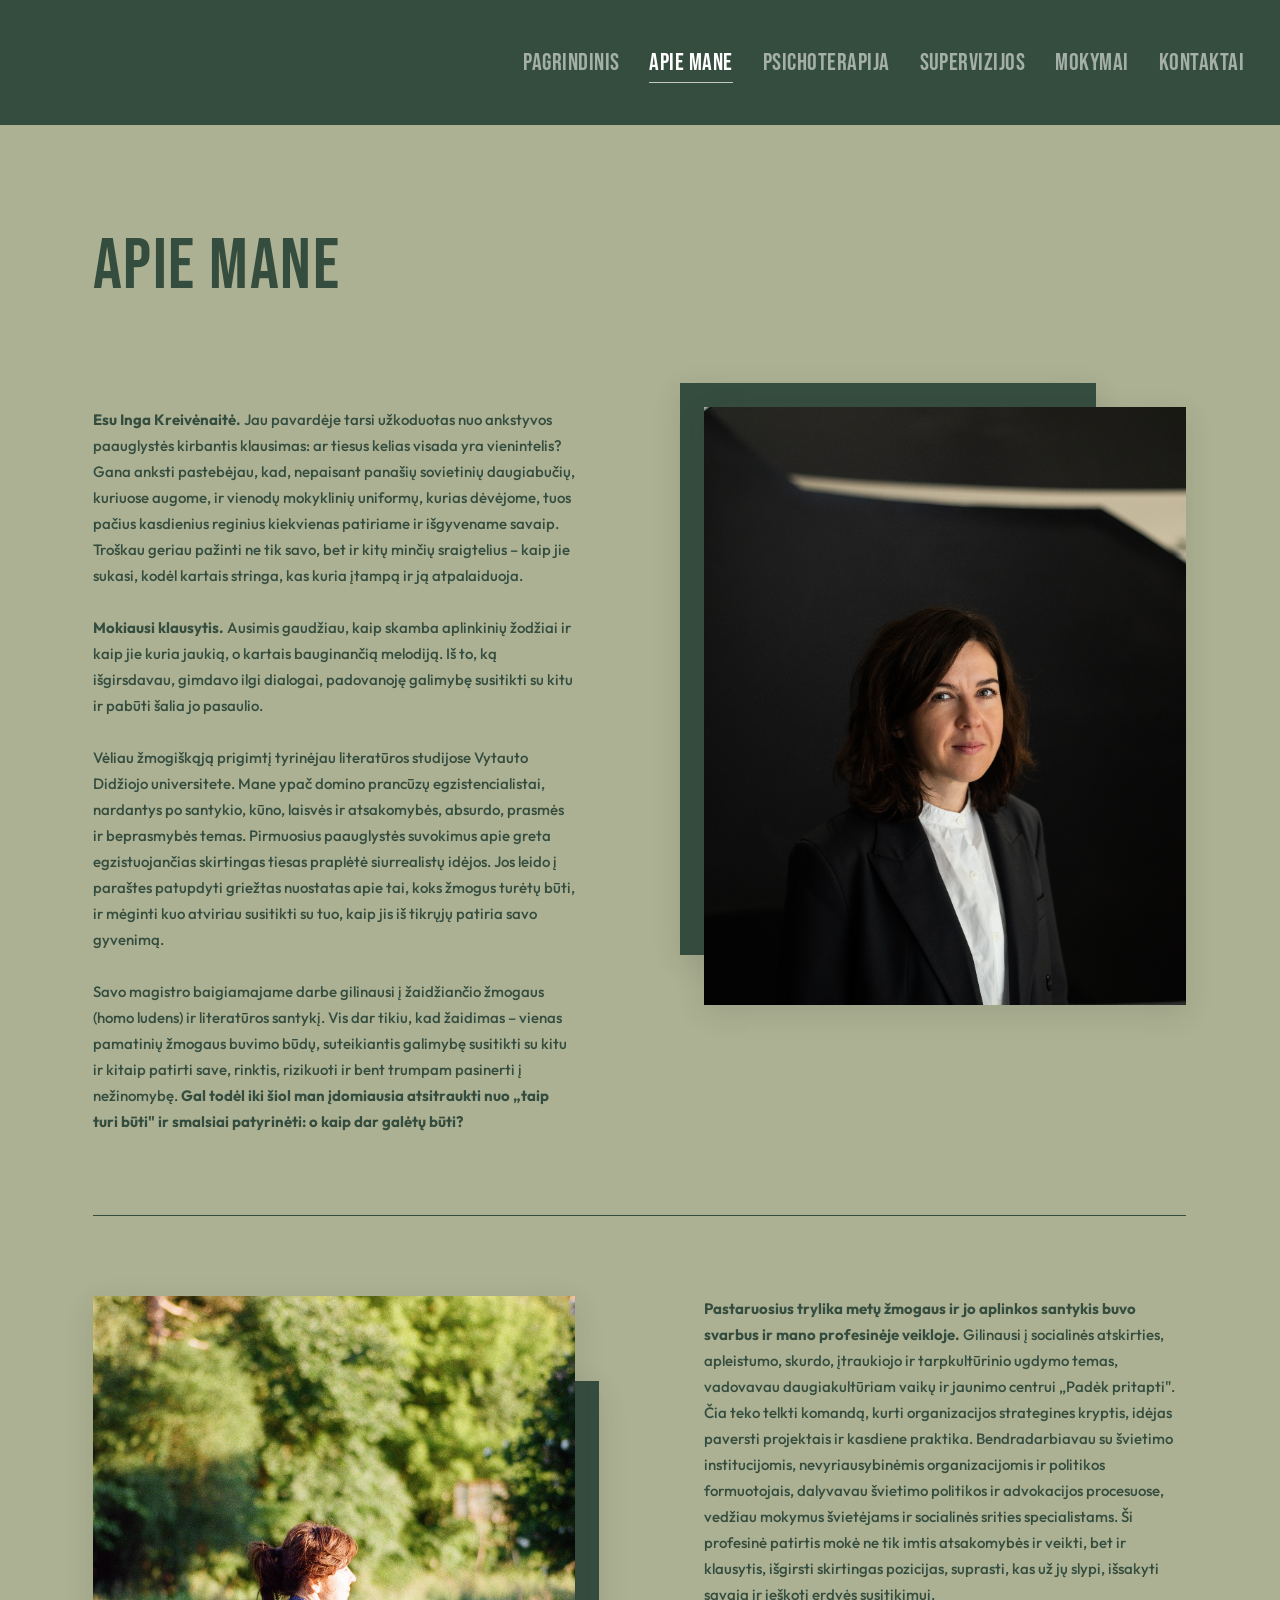
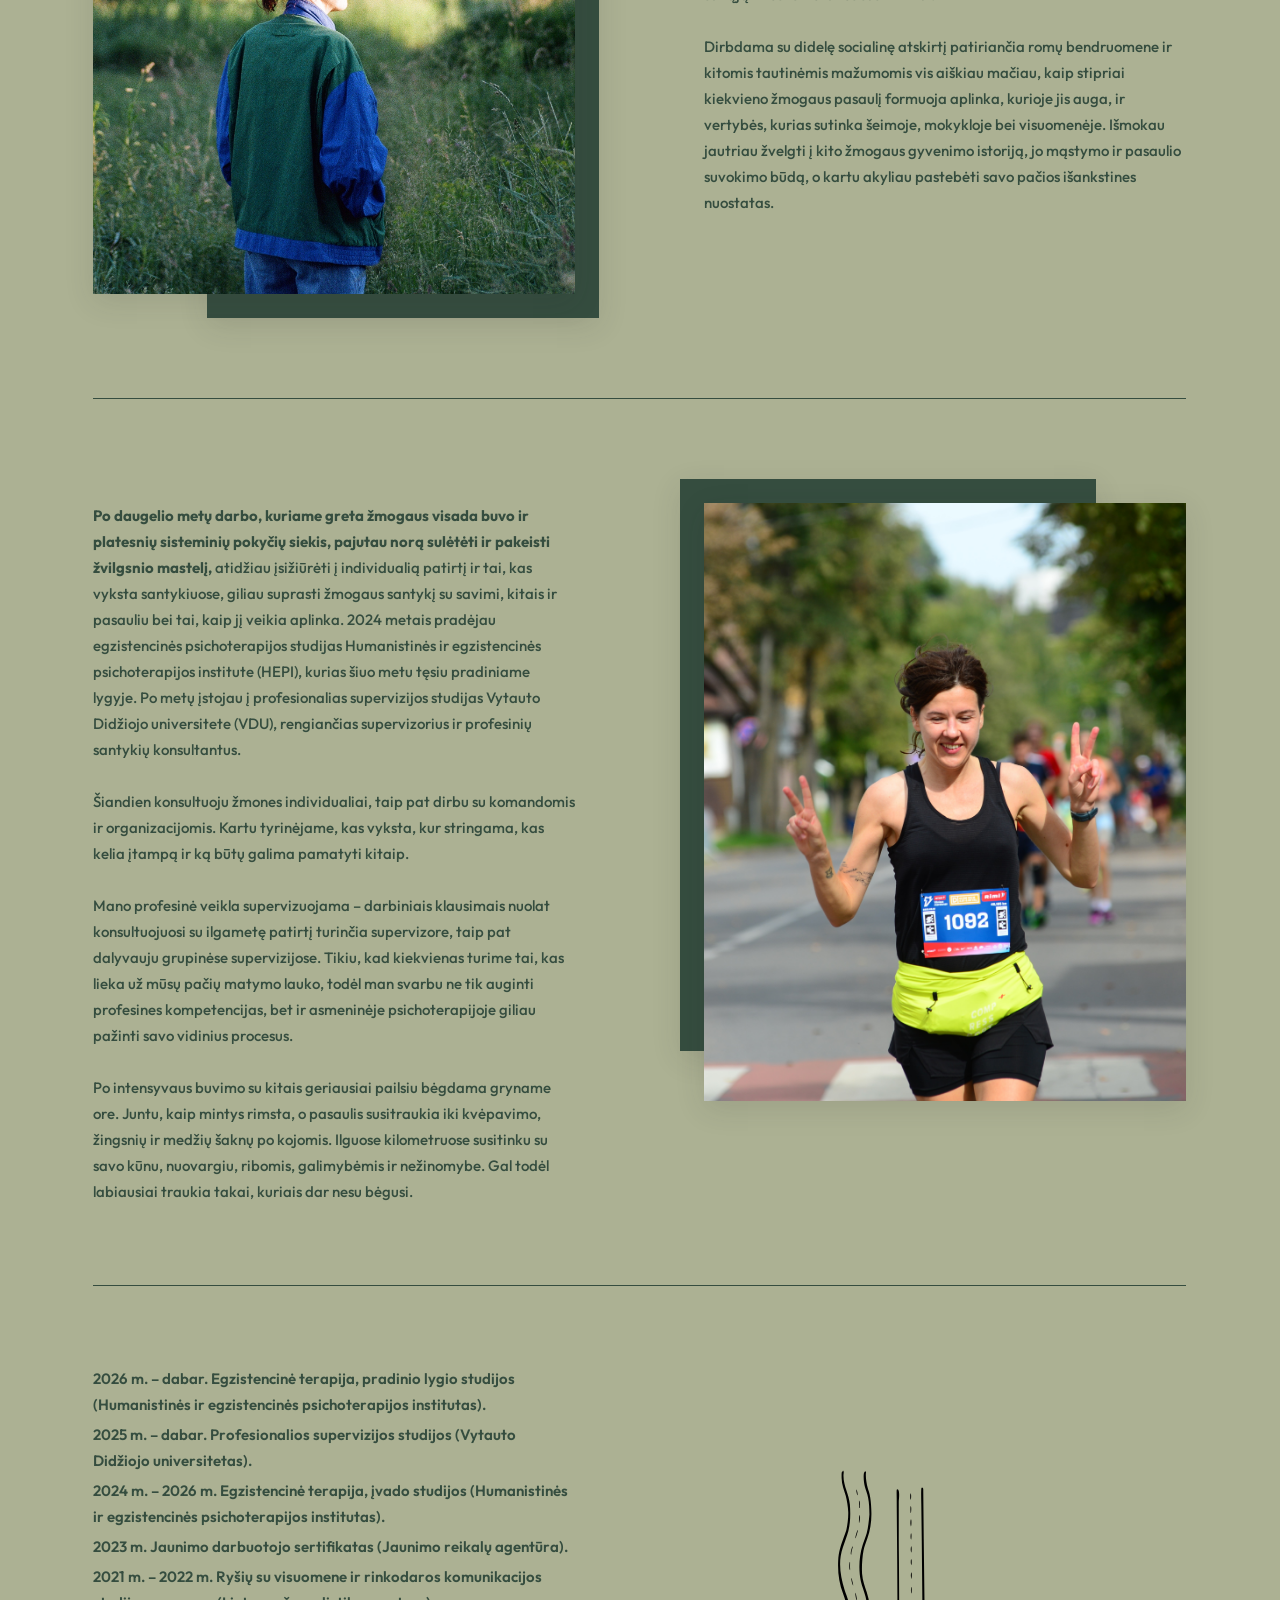
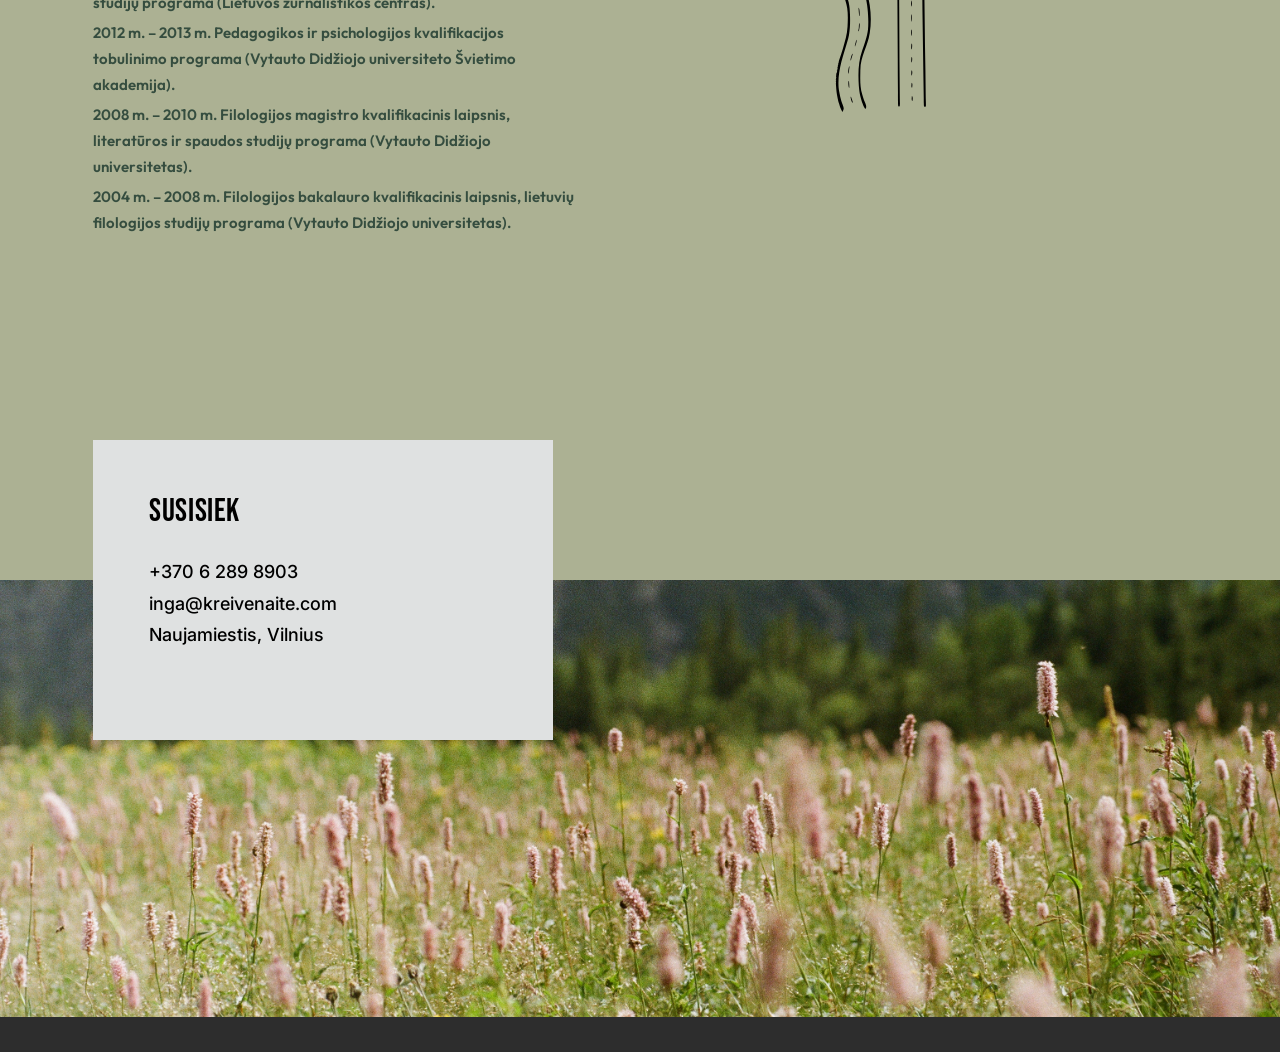
==== commit 0ee5b00b: "v4" ====
--- a/apie-mane.html
+++ b/apie-mane.html
@@ -99,7 +99,7 @@
     <!-- ===========================================================
          Qualifications / education timeline
          =========================================================== -->
-    <section class="qualifications">
+    <section class="qualifications qualifications--practical">
       <div class="qualifications__list">
         <p>2026 m. – dabar. Egzistencinė terapija, pradinio lygio studijos (Humanistinės ir egzistencinės psichoterapijos institutas).</p>
         <p>2025 m. – dabar. Profesionalios supervizijos studijos (Vytauto Didžiojo universitetas).</p>
--- a/css/style.css
+++ b/css/style.css
@@ -77,15 +77,13 @@
 .section-title--light { color: var(--color-text-light); }
 .section-title--dark  { color: var(--color-text-dark); }
 
-/* ---------- CTA button: fixed at bottom of each content section ---------- */
+/* ---------- CTA button ---------- */
 .cta-more {
-  position: absolute;
-  bottom: var(--cta-bottom);
-  left: var(--content-align);
-  z-index: 3;
   display: inline-flex;
   align-items: center;
   justify-content: center;
+  flex-shrink: 0;
+  z-index: 3;
   font-family: var(--font-head);
   font-size: 22px;
   letter-spacing: 0.04em;
@@ -222,19 +220,31 @@
   box-shadow: 0 8px 28px rgba(45, 45, 45, 0.12);
 }
 .about__text {
-  flex: 0 0 558px;
-  padding: 61px 86px 72px;
+  flex: 0 0 620px;
+  display: flex;
+  flex-direction: column;
+  padding: 56px 48px 48px 86px;
   color: var(--color-text-light);
-}
-.about__text p {
+  min-width: 0;
+}
+.about__body {
+  column-count: 2;
+  column-gap: 28px;
+  column-fill: auto;
+  flex: 1;
+  min-height: 0;
+  overflow: hidden;
+}
+.about__body p {
   font-size: 14px;
   line-height: 1.5;
-  margin: 0 0 24px;
-  max-width: 361px;
-}
-/* CTA inside about box → inset to match text start */
-.about__inner > .cta-more {
-  left: 86px;
+  margin: 0 0 16px;
+  break-inside: avoid;
+}
+.about__body p:last-child { margin-bottom: 0; }
+.about__text > .cta-more {
+  margin-top: 32px;
+  align-self: flex-start;
 }
 .about__photo {
   flex: 1;
@@ -352,16 +362,14 @@
 
 .service-detail__content {
   flex: 1;
-  padding: 79px 40px 80px var(--content-align);
+  display: flex;
+  flex-direction: column;
+  padding: 56px 40px 48px var(--content-align);
   min-width: 0;
 }
 /* Supervizijos: text after photo, keep gutter from image */
 .service-detail--image-left .service-detail__content {
-  padding: 79px 83px 80px 87px;
-}
-/* CTA under text column on Supervizijos */
-.service-detail--image-left > .cta-more {
-  left: calc(430px + 87px);
+  padding: 56px 83px 48px 87px;
 }
 
 .service-detail__photo {
@@ -389,31 +397,27 @@
   max-width: none;
 }
 
-.service-detail__columns {
-  display: flex;
-  gap: 53px;
-  max-width: 577px;
-}
-.service-detail__col {
-  flex: 0 0 262px;
-}
-.service-detail__col p,
-.service-detail__list p {
+.service-detail__body {
+  column-count: 2;
+  column-gap: 40px;
+  column-fill: auto;
+  max-width: 640px;
+  flex: 1;
+  min-height: 0;
+  overflow: hidden;
+}
+.service-detail__body p {
   font-size: 14px;
   line-height: 1.5;
   margin: 0 0 16px;
-}
-.service-detail__col .lead {
-  font-weight: 700;
-  margin-bottom: 24px;
-}
-.service-detail__col strong { font-weight: 700; }
-
-.service-detail__list {
-  max-width: 353px;
-}
-.service-detail__list p { margin-bottom: 20px; }
-.service-detail__list strong { font-weight: 700; }
+  break-inside: avoid;
+}
+.service-detail__body p:last-child { margin-bottom: 0; }
+.service-detail__body strong { font-weight: 700; }
+.service-detail__content > .cta-more {
+  margin-top: 32px;
+  align-self: flex-start;
+}
 
 /* ---------- Footer / contact ----------
    Flower crop matches Figma (img scaled 194.28%, shifted up 94.28%).
@@ -546,6 +550,25 @@
 .bio-block__text p { margin: 0 0 26px; }
 .bio-block__text p:last-child { margin-bottom: 0; }
 .bio-block__text strong { font-weight: 700; }
+.bio-block__heading {
+  font-size: 22px;
+  font-weight: 700;
+  line-height: 28px;
+  margin: 0 0 26px;
+}
+.bio-block__text > .bio-block__heading:not(:first-child) {
+  margin-top: 26px;
+}
+.bio-block__text ul {
+  list-style: disc;
+  margin: 0 0 26px;
+  padding-left: 22px;
+}
+.bio-block__text li {
+  margin: 0 0 12px;
+  padding-left: 4px;
+}
+.bio-block__text li:last-child { margin-bottom: 0; }
 
 /* Images fill their grid column; same height everywhere */
 .bio-block__image {
@@ -602,14 +625,37 @@
   font-weight: 600;
 }
 .qualifications__list p { margin: 0 0 4px; }
+.qualifications__list a,
+.bio-block__text a {
+  color: inherit;
+  text-decoration: underline;
+  text-underline-offset: 2px;
+}
 .qualifications__decor {
-  flex: 0 0 202px;
-  height: 313px;
+  flex: 0 0 auto;
+  max-width: 396px;
+  width: min(100%, 320px);
+  margin-left: auto;
 }
 .qualifications__decor img {
   width: 100%;
-  height: 100%;
+  height: auto;
   object-fit: contain;
+}
+
+/* Practical-info closing block (service pages) — shorter copy + illustration */
+.qualifications--practical {
+  align-items: center;
+  /* Sit doodle in the middle of the open space under the bio span */
+  gap: calc((var(--bio-col) + var(--bio-gap) - 220px) / 2);
+}
+.qualifications--practical .qualifications__list {
+  flex: 0 0 var(--bio-col);
+}
+.qualifications--practical .qualifications__decor {
+  width: 220px;
+  max-width: 220px;
+  margin-left: 0;
 }
 
 /* =================================================================
@@ -641,10 +687,10 @@
     margin-right: 0;
     width: calc(100% - 32px);
   }
-  .about__text { flex: none; padding: 48px 32px 72px; }
+  .about__text { flex: none; width: 100%; padding: 48px 32px; }
+  .about__body { column-count: 1; }
   .about__photo { flex: none; width: 100%; height: 420px; }
   .about__photo img { inset: 0; height: 100%; top: auto; }
-  .about__inner > .cta-more { left: 32px; }
 
   .service-cards__inner { flex-wrap: wrap; gap: 32px; padding: 0 32px; }
   .service-card { width: 100%; max-width: 319px; height: 319px; margin: 0 auto; }
@@ -665,10 +711,9 @@
   .service-detail__inner { flex-direction: column !important; }
   .service-detail__content,
   .service-detail--image-left .service-detail__content {
-    padding: 48px 32px 80px;
-  }
-  .service-detail__columns { flex-direction: column; gap: 24px; max-width: 100%; }
-  .service-detail__col { flex: none; }
+    padding: 48px 32px;
+  }
+  .service-detail__body { column-count: 1; max-width: 100%; }
   .service-detail__photo,
   .service-detail--image-left .service-detail__photo {
     flex: none;
@@ -680,10 +725,6 @@
   .service-detail--image-left .service-detail__photo img {
     top: 0;
     height: 100%;
-  }
-  .service-detail > .cta-more,
-  .service-detail--image-left > .cta-more {
-    left: 32px;
   }
 
   .site-footer { height: auto; margin-top: 80px; }
@@ -763,9 +804,8 @@
     margin-left: 16px;
     width: calc(100% - 16px);
   }
-  .about__text { padding: 36px 24px 72px; }
+  .about__text { padding: 36px 24px; }
   .about__photo { height: 340px; }
-  .about__inner > .cta-more { left: 24px; }
 
   .service-cards { padding-top: 60px; }
   .service-cards__inner { padding: 0 16px; gap: 24px; }
@@ -775,11 +815,7 @@
   .service-detail--image-left { margin-left: 16px; }
   .service-detail__content,
   .service-detail--image-left .service-detail__content {
-    padding: 36px 24px 72px;
-  }
-  .service-detail > .cta-more,
-  .service-detail--image-left > .cta-more {
-    left: 24px;
+    padding: 36px 24px;
   }
   .site-footer__overlay { padding: 36px 24px; }
 
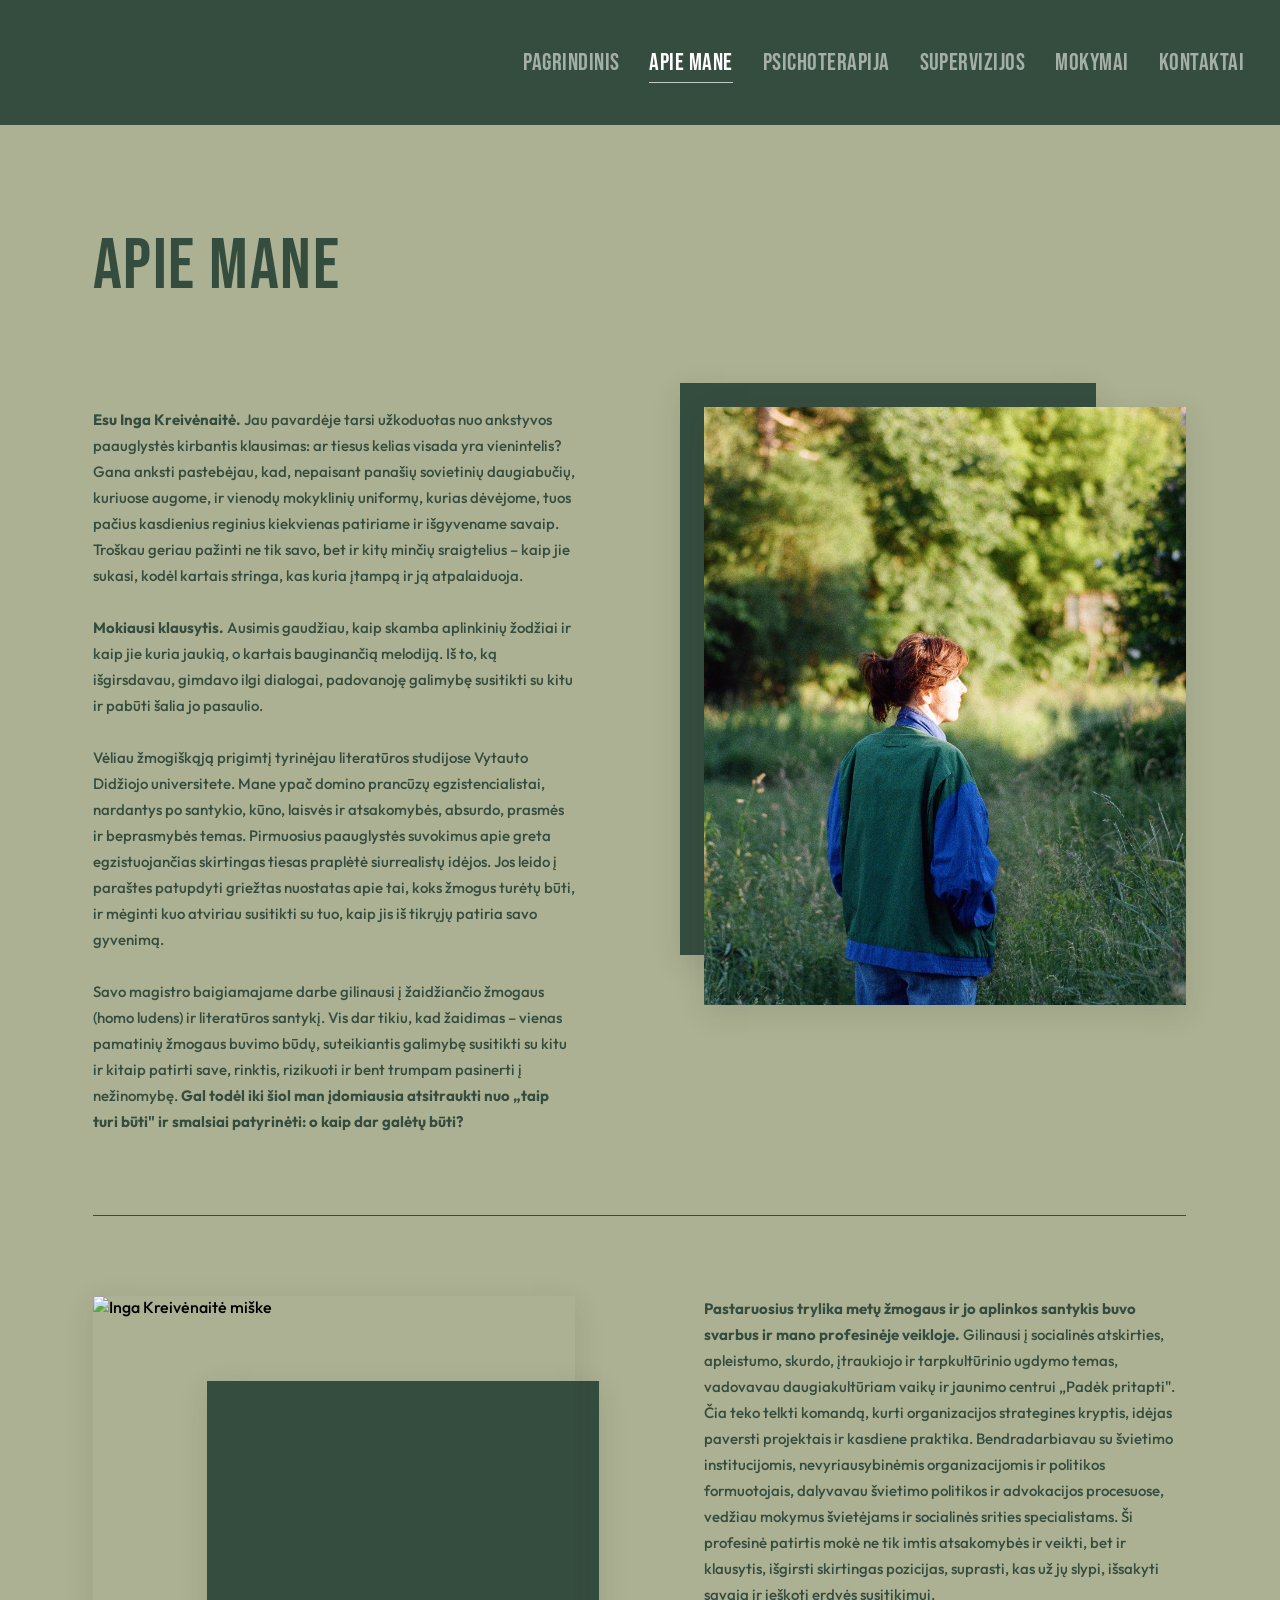
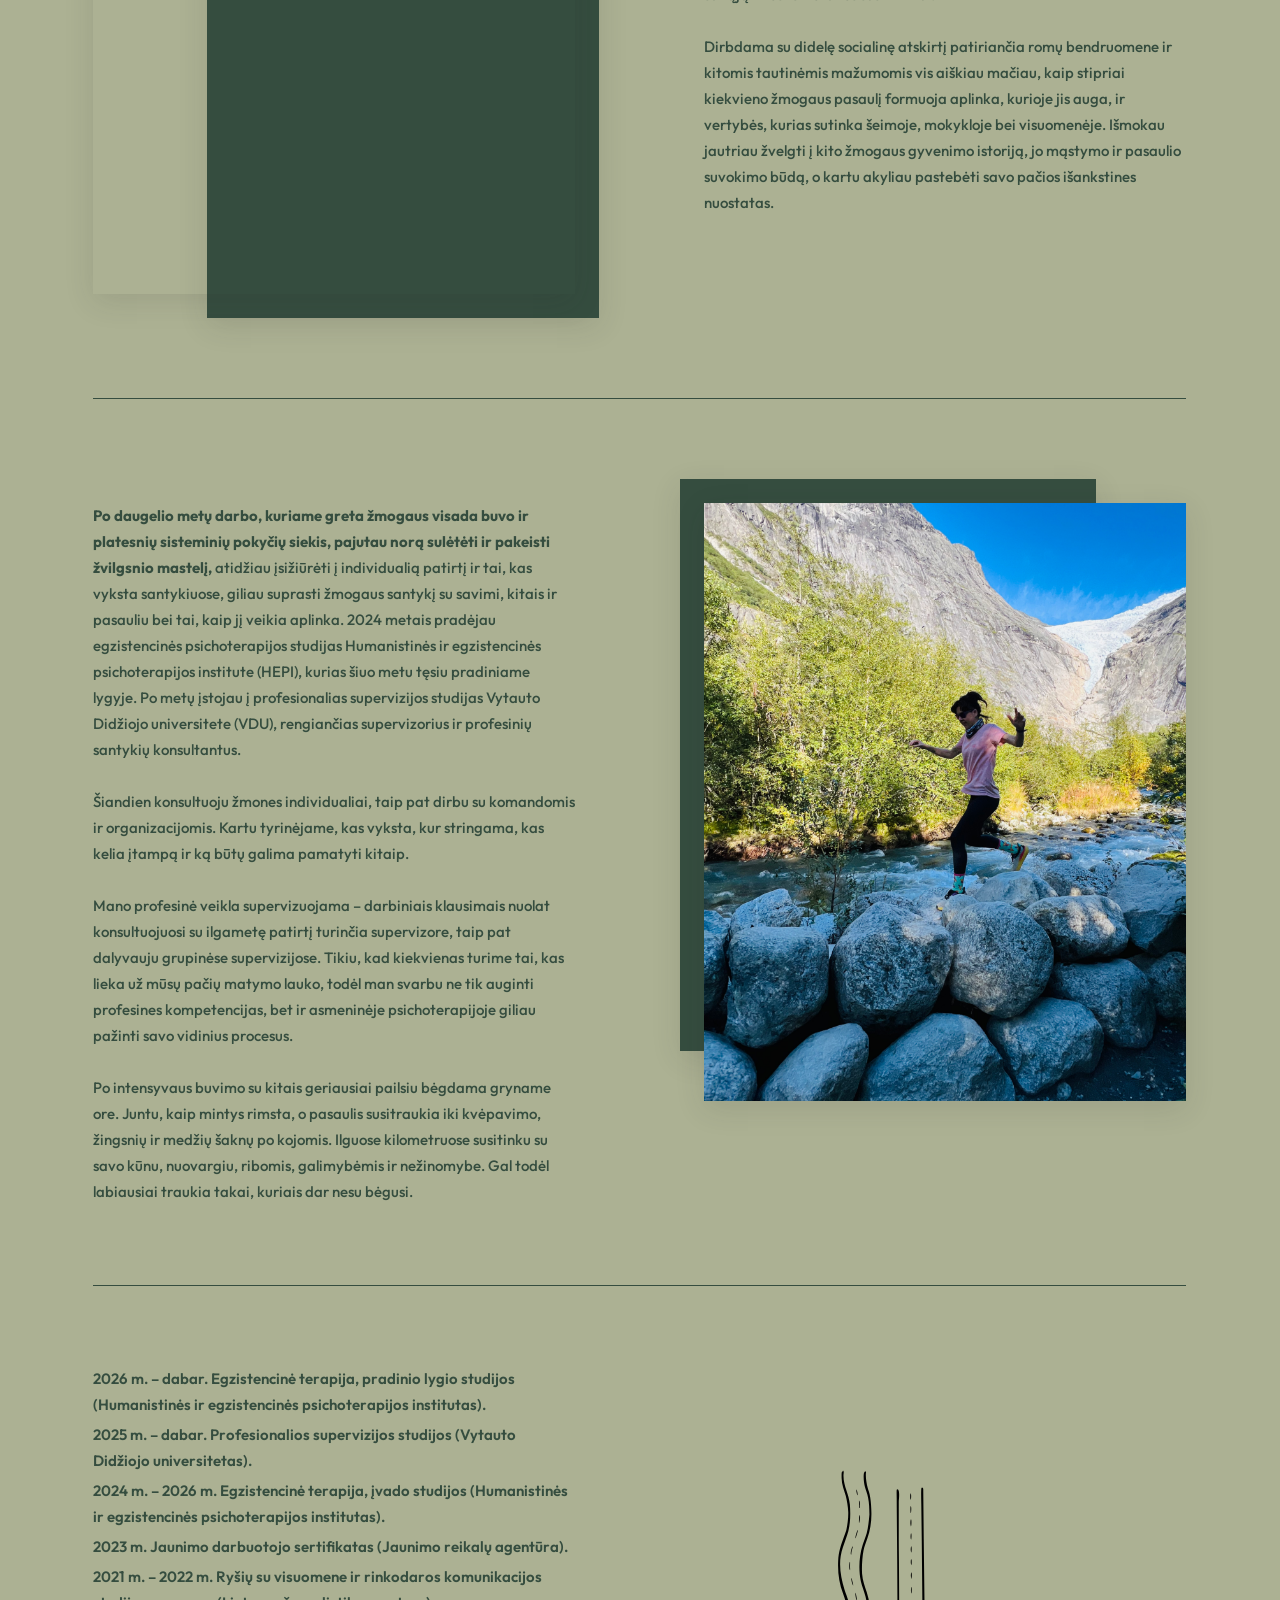
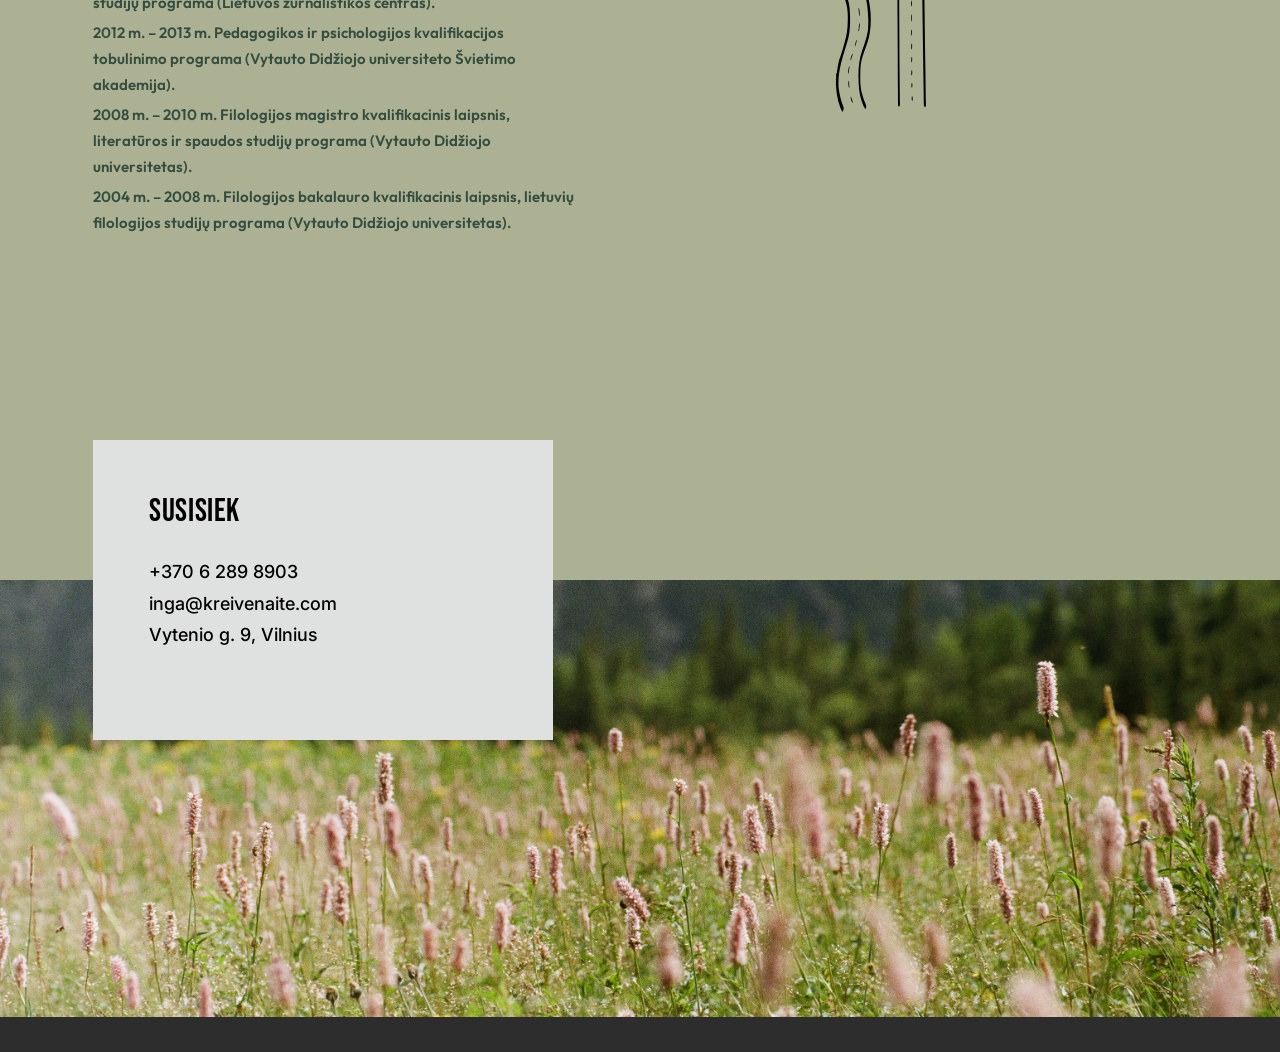
==== commit 0980c59a: "v5" ====
--- a/apie-mane.html
+++ b/apie-mane.html
@@ -55,7 +55,7 @@
         <p>Savo magistro baigiamajame darbe gilinausi į žaidžiančio žmogaus (homo ludens) ir literatūros santykį. Vis dar tikiu, kad žaidimas – vienas pamatinių žmogaus buvimo būdų, suteikiantis galimybę susitikti su kitu ir kitaip patirti save, rinktis, rizikuoti ir bent trumpam pasinerti į nežinomybę. <strong>Gal todėl iki šiol man įdomiausia atsitraukti nuo „taip turi būti" ir smalsiai patyrinėti: o kaip dar galėtų būti?</strong></p>
       </div>
       <div class="bio-block__image">
-        <img src="assets/images/apie-portrait-1.png" alt="Inga Kreivėnaitė portretas" />
+        <img src="assets/images/apie-portrait-2.png" alt="Inga Kreivėnaitė portretas" />
       </div>
     </section>
 
@@ -67,7 +67,7 @@
          =========================================================== -->
     <section class="bio-block bio-block--image-left">
       <div class="bio-block__image">
-        <img src="assets/images/apie-portrait-2.png" alt="Inga Kreivėnaitė miške" />
+        <img src="assets/images/apie-portrait-1.jpg" alt="Inga Kreivėnaitė miške" />
       </div>
       <div class="bio-block__text">
         <p><strong>Pastaruosius trylika metų žmogaus ir jo aplinkos santykis buvo svarbus ir mano profesinėje veikloje.</strong> Gilinausi į socialinės atskirties, apleistumo, skurdo, įtraukiojo ir tarpkultūrinio ugdymo temas, vadovavau daugiakultūriam vaikų ir jaunimo centrui „Padėk pritapti". Čia teko telkti komandą, kurti organizacijos strategines kryptis, idėjas paversti projektais ir kasdiene praktika. Bendradarbiavau su švietimo institucijomis, nevyriausybinėmis organizacijomis ir politikos formuotojais, dalyvavau švietimo politikos ir advokacijos procesuose, vedžiau mokymus švietėjams ir socialinės srities specialistams. Ši profesinė patirtis mokė ne tik imtis atsakomybės ir veikti, bet ir klausytis, išgirsti skirtingas pozicijas, suprasti, kas už jų slypi, išsakyti savąją ir ieškoti erdvės susitikimui.</p>
@@ -89,7 +89,7 @@
         <p>Po intensyvaus buvimo su kitais geriausiai pailsiu bėgdama gryname ore. Juntu, kaip mintys rimsta, o pasaulis susitraukia iki kvėpavimo, žingsnių ir medžių šaknų po kojomis. Ilguose kilometruose susitinku su savo kūnu, nuovargiu, ribomis, galimybėmis ir nežinomybe. Gal todėl labiausiai traukia takai, kuriais dar nesu bėgusi.</p>
       </div>
       <div class="bio-block__image">
-        <img src="assets/images/apie-portrait-3.png" alt="Inga Kreivėnaitė bėgant" />
+        <img src="assets/images/apie-portrait-3.jpeg" alt="Inga Kreivėnaitė bėgant" />
       </div>
     </section>
 
@@ -125,7 +125,7 @@
       <ul class="contact-list">
         <li><a href="tel:+37062898903">+370 6 289 8903</a></li>
         <li><a href="mailto:inga@kreivenaite.com">inga@kreivenaite.com</a></li>
-        <li>Naujamiestis, Vilnius</li>
+        <li>Vytenio g. 9, Vilnius</li>
       </ul>
     </div>
     <div class="site-footer__image">
--- a/css/style.css
+++ b/css/style.css
@@ -184,12 +184,12 @@
   position: absolute;
   left: var(--content-align);
   top: 172px;
-  width: 403px;
-  height: 316px;
+  width: 290px;
+  height: 190px;
   background-color: var(--color-grey-light);
   display: flex;
   align-items: center;
-  padding: 0 52px;
+  padding: 0 32px;
 }
 .hero__title {
   font-family: var(--font-head);
@@ -197,9 +197,9 @@
   color: var(--color-text-dark);
   margin: 0;
   line-height: 1.05;
-  font-size: 40px;
-}
-.hero__title-emphasis { font-size: 48px; }
+  font-size: 32px;
+}
+.hero__title-emphasis { font-size: 32px; }
 
 /* ---------- About (Apie mane) ----------
    Pattern A: gap on LEFT, container flush RIGHT */
@@ -585,6 +585,9 @@
   z-index: 2;
   box-shadow: 0 8px 28px rgba(45, 45, 45, 0.12);
 }
+.bio-block__img--down-5 {
+  object-position: center 55%;
+}
 /* Green frame behind image — original corner offsets */
 .bio-block__image::before {
   content: "";
@@ -675,9 +678,9 @@
   .primary-nav a { font-size: 20px; }
 
   .hero { height: 620px; }
-  .hero__overlay { left: 48px; top: 120px; width: 320px; height: 250px; padding: 0 36px; }
-  .hero__title { font-size: 32px; }
-  .hero__title-emphasis { font-size: 38px; }
+  .hero__overlay { left: 48px; top: 120px; width: 260px; height: 170px; padding: 0 28px; }
+  .hero__title { font-size: 28px; }
+  .hero__title-emphasis { font-size: 28px; }
 
   .about { margin-top: -140px; }
   .about__inner {
@@ -689,8 +692,14 @@
   }
   .about__text { flex: none; width: 100%; padding: 48px 32px; }
   .about__body { column-count: 1; }
-  .about__photo { flex: none; width: 100%; height: 420px; }
-  .about__photo img { inset: 0; height: 100%; top: auto; }
+  .about__photo { flex: none; width: 100%; height: 480px; }
+  .about__photo img {
+    inset: 0;
+    height: 100%;
+    top: auto;
+    object-fit: cover;
+    object-position: center 65%;
+  }
 
   .service-cards__inner { flex-wrap: wrap; gap: 32px; padding: 0 32px; }
   .service-card { width: 100%; max-width: 319px; height: 319px; margin: 0 auto; }
@@ -719,12 +728,23 @@
     flex: none;
     max-width: none;
     min-width: 0;
-    height: 320px;
+    height: 400px;
     width: 100%;
   }
+  .service-detail__photo img,
   .service-detail--image-left .service-detail__photo img {
     top: 0;
     height: 100%;
+    object-fit: cover;
+  }
+  #psichoterapija .service-detail__photo img {
+    object-position: center 35%;
+  }
+  #supervizijos .service-detail__photo img {
+    object-position: center 24%;
+  }
+  #mokymai .service-detail__photo img {
+    object-position: center 35%;
   }
 
   .site-footer { height: auto; margin-top: 80px; }
@@ -762,6 +782,9 @@
   .bio-block--image-left .bio-block__text {
     grid-column: 1;
   }
+  /* Always text then image on mobile, even for image-left blocks */
+  .bio-block--image-left .bio-block__text { order: 1; }
+  .bio-block--image-left .bio-block__image { order: 2; }
   .bio-block__text { width: 100%; }
   .bio-block__image { width: 100%; height: 480px; }
   .qualifications {
@@ -795,9 +818,9 @@
   .primary-nav a { font-size: 22px; }
 
   .hero { height: 460px; }
-  .hero__overlay { left: 24px; right: 24px; top: 80px; width: auto; height: 200px; padding: 0 28px; }
-  .hero__title { font-size: 26px; }
-  .hero__title-emphasis { font-size: 30px; }
+  .hero__overlay { left: 24px; top: 80px; width: 220px; height: 140px; padding: 0 22px; }
+  .hero__title { font-size: 24px; }
+  .hero__title-emphasis { font-size: 24px; }
 
   .about { margin-top: -80px; }
   .about__inner {
@@ -805,7 +828,8 @@
     width: calc(100% - 16px);
   }
   .about__text { padding: 36px 24px; }
-  .about__photo { height: 340px; }
+  .about__photo { height: 400px; }
+  .about__photo img { object-position: center 65%; }
 
   .service-cards { padding-top: 60px; }
   .service-cards__inner { padding: 0 16px; gap: 24px; }
@@ -817,6 +841,10 @@
   .service-detail--image-left .service-detail__content {
     padding: 36px 24px;
   }
+  .service-detail__photo,
+  .service-detail--image-left .service-detail__photo {
+    height: 360px;
+  }
   .site-footer__overlay { padding: 36px 24px; }
 
   /* Content page */
@@ -838,6 +866,8 @@
   .bio-block--image-left .bio-block__text {
     grid-column: 1;
   }
+  .bio-block--image-left .bio-block__text { order: 1; }
+  .bio-block--image-left .bio-block__image { order: 2; }
   .bio-block__text { width: 100%; }
   .bio-block__image { width: 100%; height: 420px; }
   .qualifications {
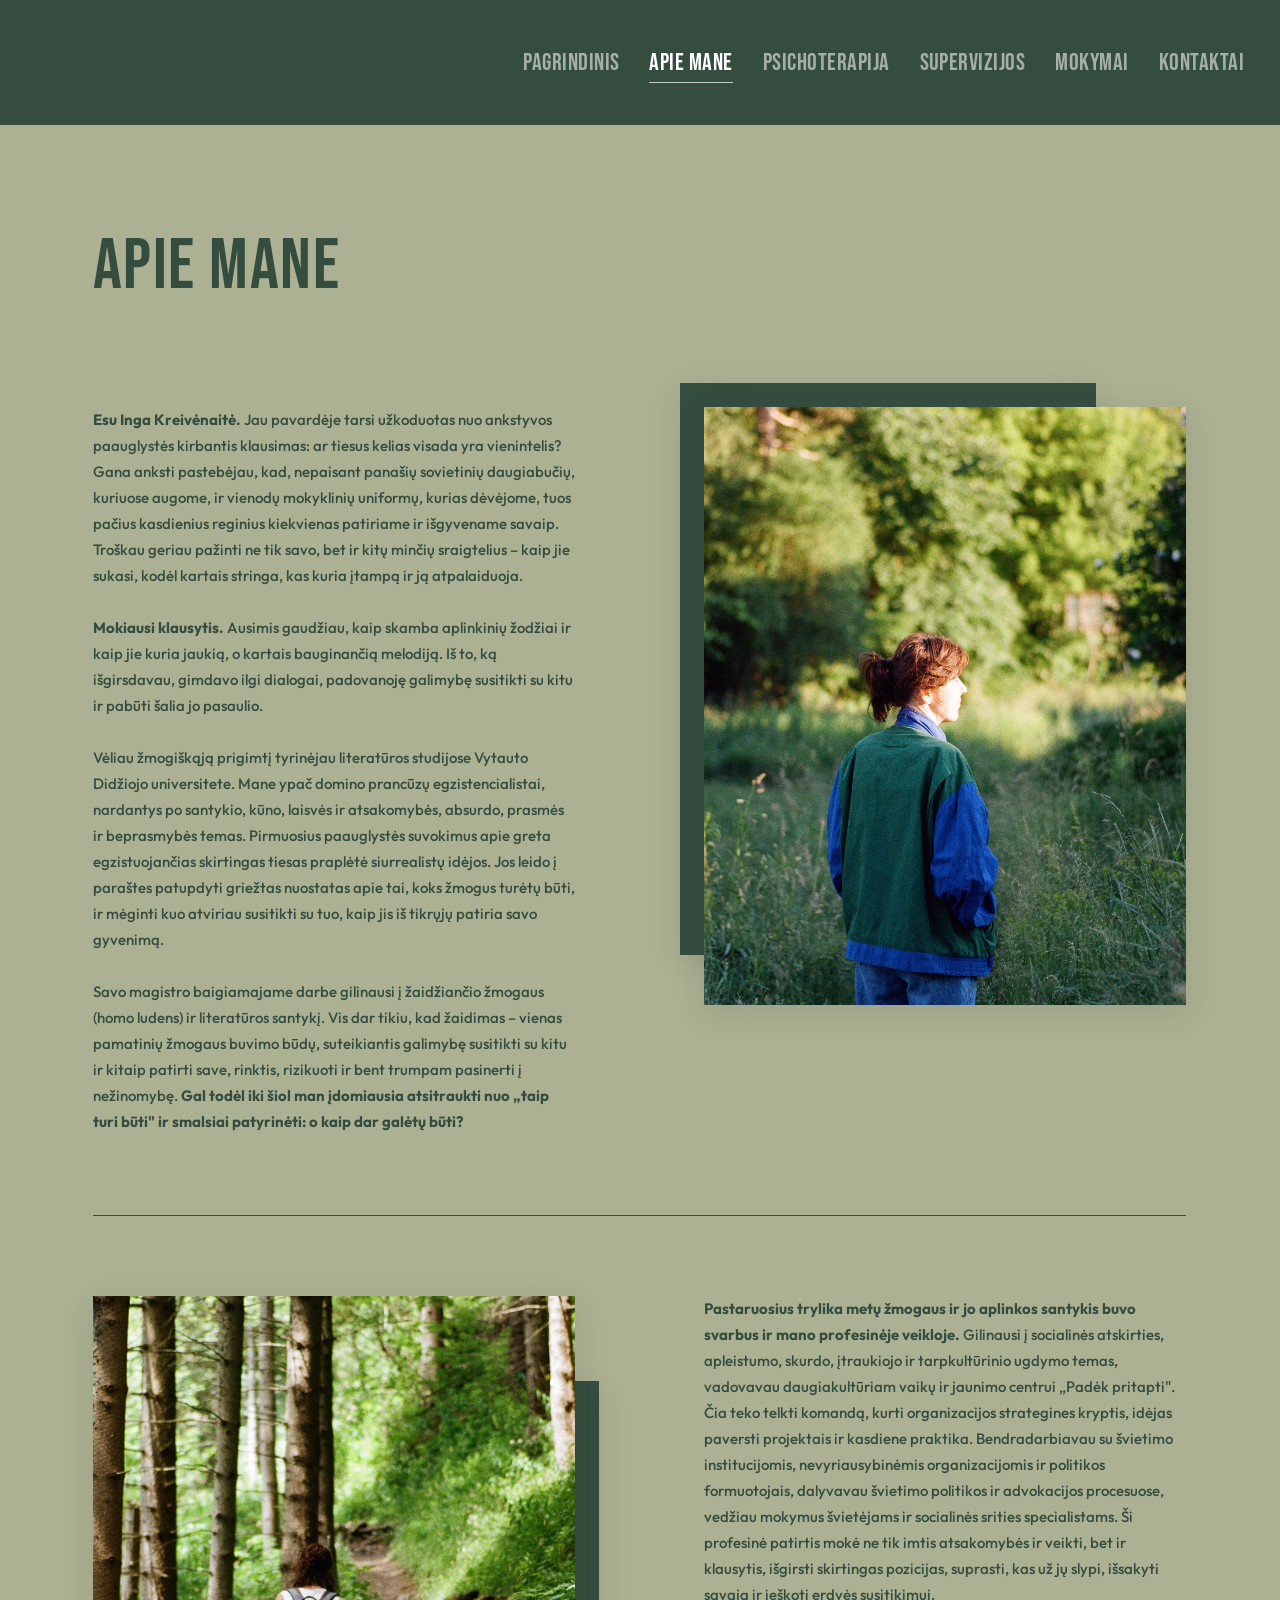
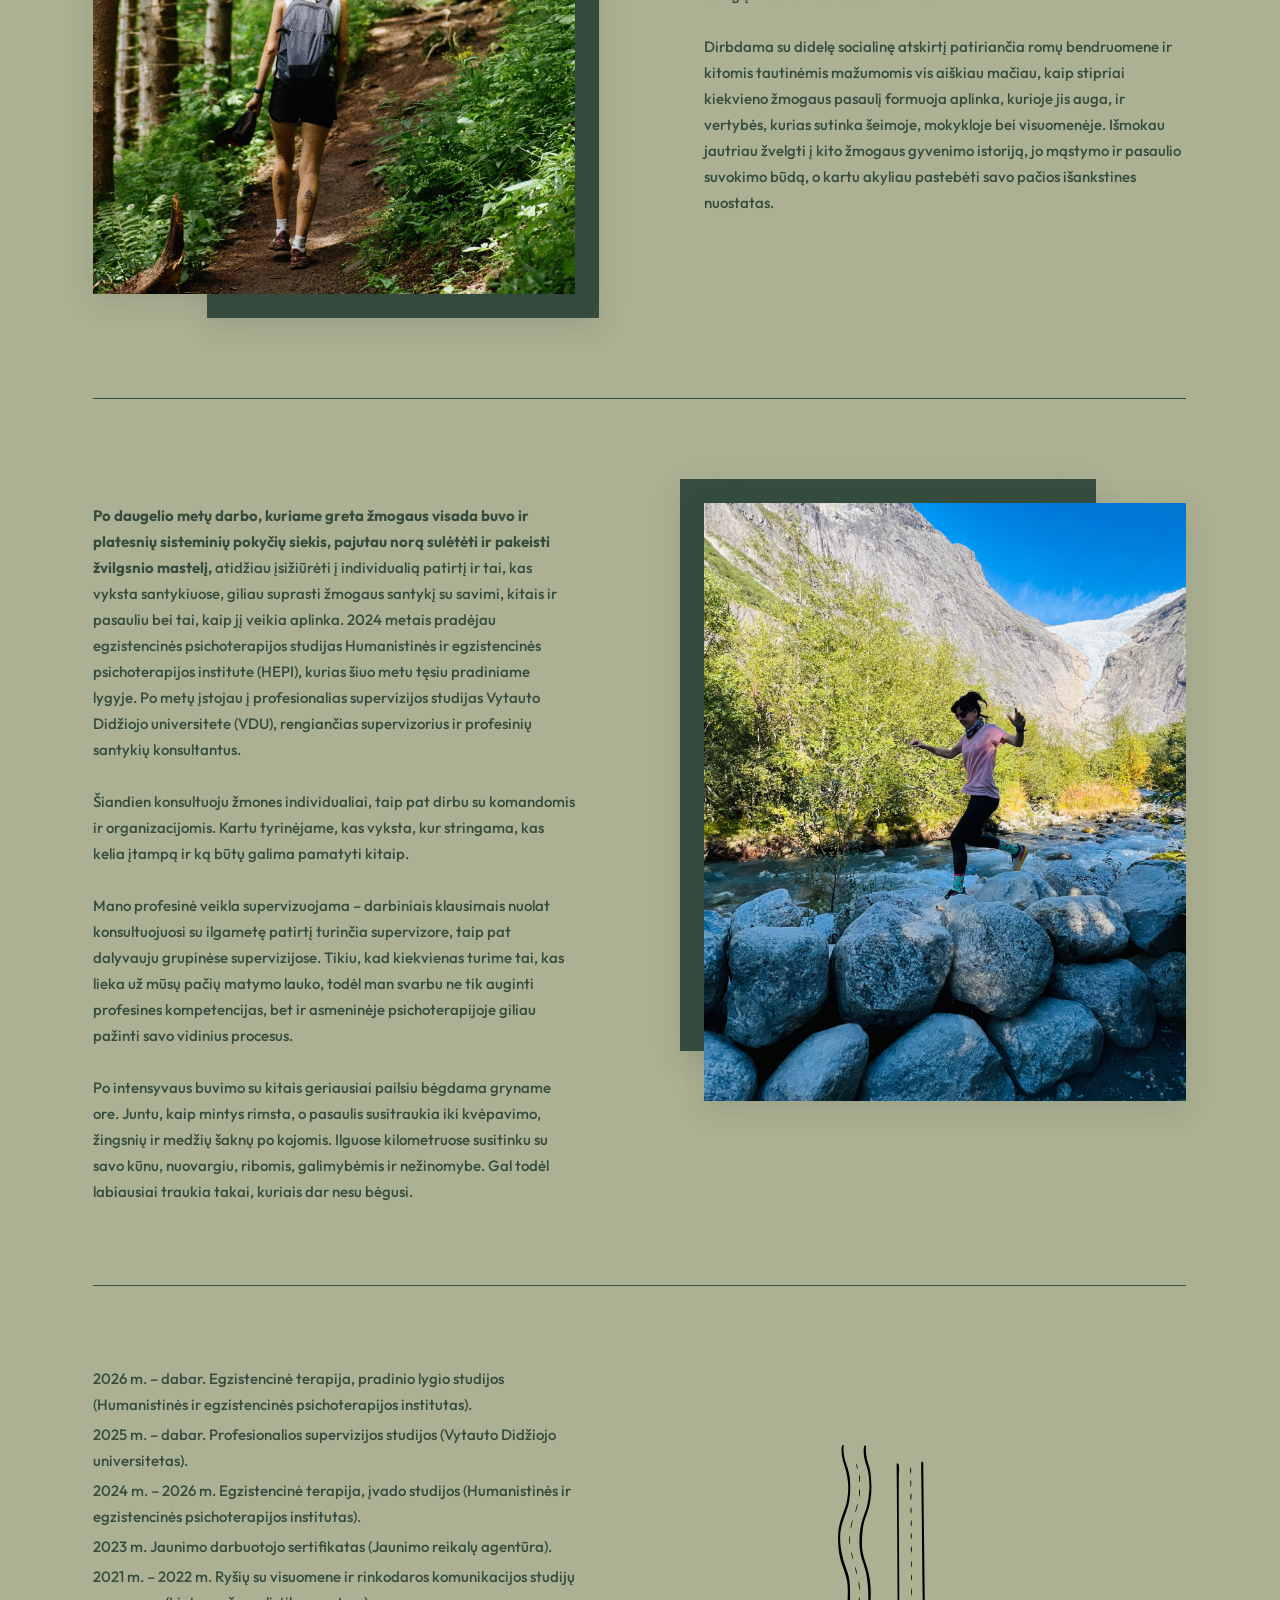
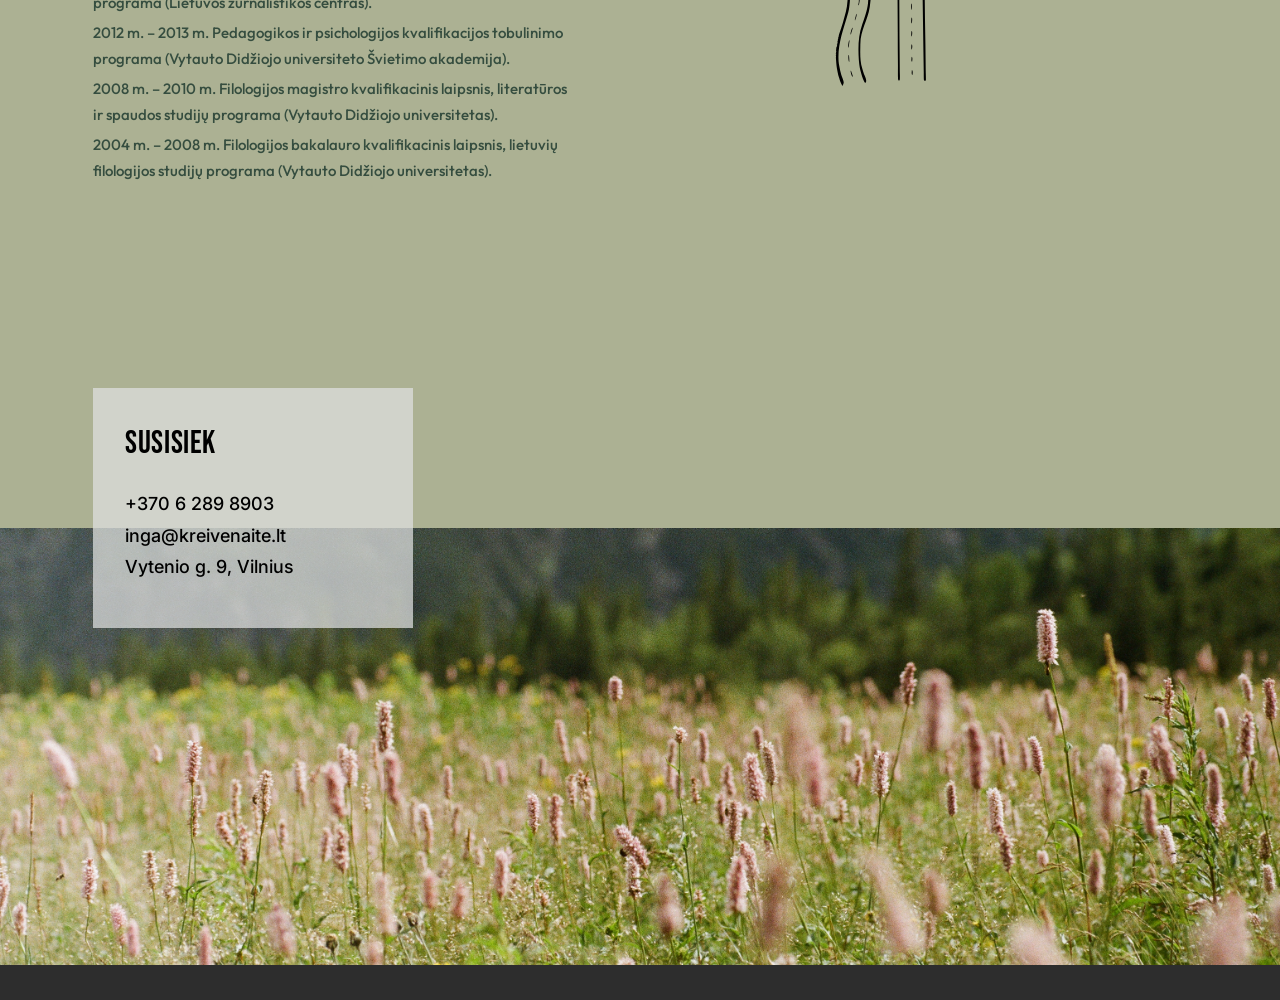
==== commit b1d5328b: "v6" ====
--- a/apie-mane.html
+++ b/apie-mane.html
@@ -29,7 +29,7 @@
           <li><a href="psichoterapija.html">PSICHOTERAPIJA</a></li>
           <li><a href="supervizijos.html">SUPERVIZIJOS</a></li>
           <li><a href="mokymai.html">MOKYMAI</a></li>
-          <li><a href="index.html#kontaktai">KONTAKTAI</a></li>
+          <li><a href="kontaktai.html">KONTAKTAI</a></li>
         </ul>
       </nav>
     </div>
@@ -124,7 +124,7 @@
       <h2 class="section-title section-title--dark">SUSISIEK</h2>
       <ul class="contact-list">
         <li><a href="tel:+37062898903">+370 6 289 8903</a></li>
-        <li><a href="mailto:inga@kreivenaite.com">inga@kreivenaite.com</a></li>
+        <li><a href="mailto:inga@kreivenaite.lt">inga@kreivenaite.lt</a></li>
         <li>Vytenio g. 9, Vilnius</li>
       </ul>
     </div>
--- a/css/style.css
+++ b/css/style.css
@@ -184,12 +184,12 @@
   position: absolute;
   left: var(--content-align);
   top: 172px;
-  width: 290px;
-  height: 190px;
-  background-color: var(--color-grey-light);
+  width: 280px;
+  height: 130px;
+  background-color: rgba(223, 225, 225, 0.72);
   display: flex;
   align-items: center;
-  padding: 0 32px;
+  padding: 0 18px;
 }
 .hero__title {
   font-family: var(--font-head);
@@ -198,6 +198,9 @@
   margin: 0;
   line-height: 1.05;
   font-size: 32px;
+}
+.hero__title-line {
+  white-space: nowrap;
 }
 .hero__title-emphasis { font-size: 32px; }
 
@@ -429,6 +432,9 @@
   margin: 260px 0 0; /* space after MOKYMAI + room for larger SUSISIEK overhang */
   height: 472px; /* 437 image + 35 bottom bar */
 }
+.site-footer--no-card {
+  margin-top: 80px;
+}
 .site-footer__image {
   position: absolute;
   inset: 0 0 35px 0;
@@ -447,10 +453,10 @@
   position: absolute;
   left: var(--content-align);
   top: -140px;
-  width: 460px;
-  height: 300px;
-  background-color: var(--color-grey-light);
-  padding: 56px 56px 0;
+  width: 320px;
+  height: 240px;
+  background-color: rgba(223, 225, 225, 0.72);
+  padding: 40px 32px 0;
   color: var(--color-text-dark);
   z-index: 2;
   transition: transform 0.25s ease, box-shadow 0.25s ease;
@@ -559,6 +565,14 @@
 .bio-block__text > .bio-block__heading:not(:first-child) {
   margin-top: 26px;
 }
+.bio-block__text p.bio-block__quote {
+  margin-bottom: 8px;
+}
+.bio-block__text p.bio-block__credit {
+  margin: 0;
+  font-weight: 500;
+  line-height: 1.35;
+}
 .bio-block__text ul {
   list-style: disc;
   margin: 0 0 26px;
@@ -654,11 +668,78 @@
 }
 .qualifications--practical .qualifications__list {
   flex: 0 0 var(--bio-col);
+  font-weight: 500;
+}
+.qualifications--practical .qualifications__list strong {
+  font-weight: 700;
 }
 .qualifications--practical .qualifications__decor {
   width: 220px;
   max-width: 220px;
   margin-left: 0;
+}
+
+/* ---------- Kontaktai page ---------- */
+.contact-page__list {
+  list-style: none;
+  margin: 0 0 32px;
+  padding: 0;
+  font-size: 15px;
+  line-height: 26px;
+  font-weight: 500;
+  color: var(--color-green-dark);
+}
+.contact-page__list li { margin: 0 0 8px; }
+.contact-page__list a {
+  color: inherit;
+  text-decoration: underline;
+  text-underline-offset: 2px;
+}
+
+.contact-form {
+  display: flex;
+  flex-direction: column;
+  gap: 20px;
+  color: var(--color-green-dark);
+}
+.contact-form__field {
+  display: flex;
+  flex-direction: column;
+  gap: 8px;
+  font-size: 15px;
+  font-weight: 600;
+  line-height: 1.4;
+}
+.contact-form__field input,
+.contact-form__field textarea {
+  width: 100%;
+  margin: 0;
+  padding: 14px 16px;
+  border: 1px solid rgba(53, 77, 63, 0.35);
+  border-radius: 0;
+  background-color: rgba(223, 225, 225, 0.72);
+  color: var(--color-text-dark);
+  font-family: var(--font-body);
+  font-size: 15px;
+  font-weight: 500;
+  line-height: 1.4;
+  outline: none;
+  transition: border-color 0.2s ease, background-color 0.2s ease;
+  resize: vertical;
+}
+.contact-form__field input:focus,
+.contact-form__field textarea:focus {
+  border-color: var(--color-green-dark);
+  background-color: rgba(223, 225, 225, 0.92);
+}
+.contact-form__field textarea {
+  min-height: 140px;
+}
+.contact-form__submit {
+  align-self: flex-start;
+  margin-top: 8px;
+  cursor: pointer;
+  border: none;
 }
 
 /* =================================================================
@@ -678,7 +759,7 @@
   .primary-nav a { font-size: 20px; }
 
   .hero { height: 620px; }
-  .hero__overlay { left: 48px; top: 120px; width: 260px; height: 170px; padding: 0 28px; }
+  .hero__overlay { left: 48px; top: 120px; width: 255px; height: 120px; padding: 0 16px; }
   .hero__title { font-size: 28px; }
   .hero__title-emphasis { font-size: 28px; }
 
@@ -818,7 +899,7 @@
   .primary-nav a { font-size: 22px; }
 
   .hero { height: 460px; }
-  .hero__overlay { left: 24px; top: 80px; width: 220px; height: 140px; padding: 0 22px; }
+  .hero__overlay { left: 24px; top: 80px; width: 215px; height: 100px; padding: 0 14px; }
   .hero__title { font-size: 24px; }
   .hero__title-emphasis { font-size: 24px; }
 
